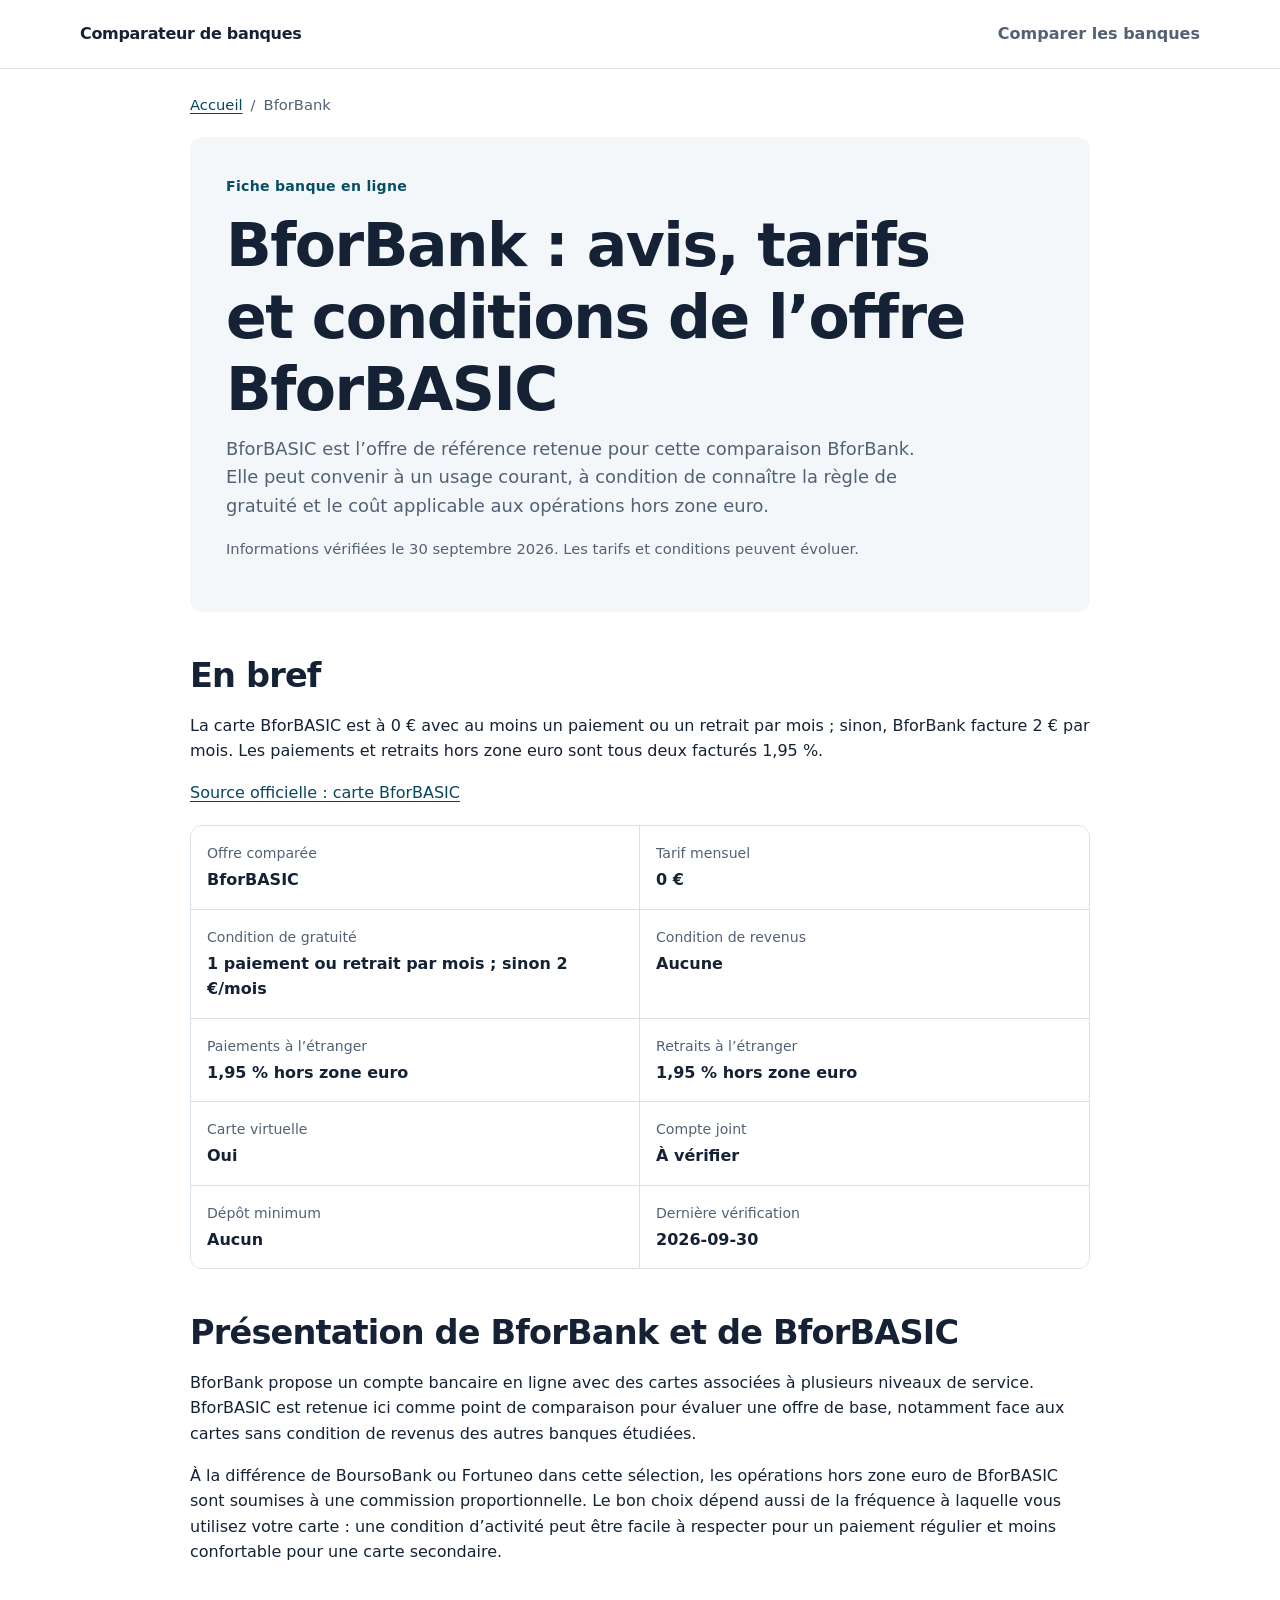
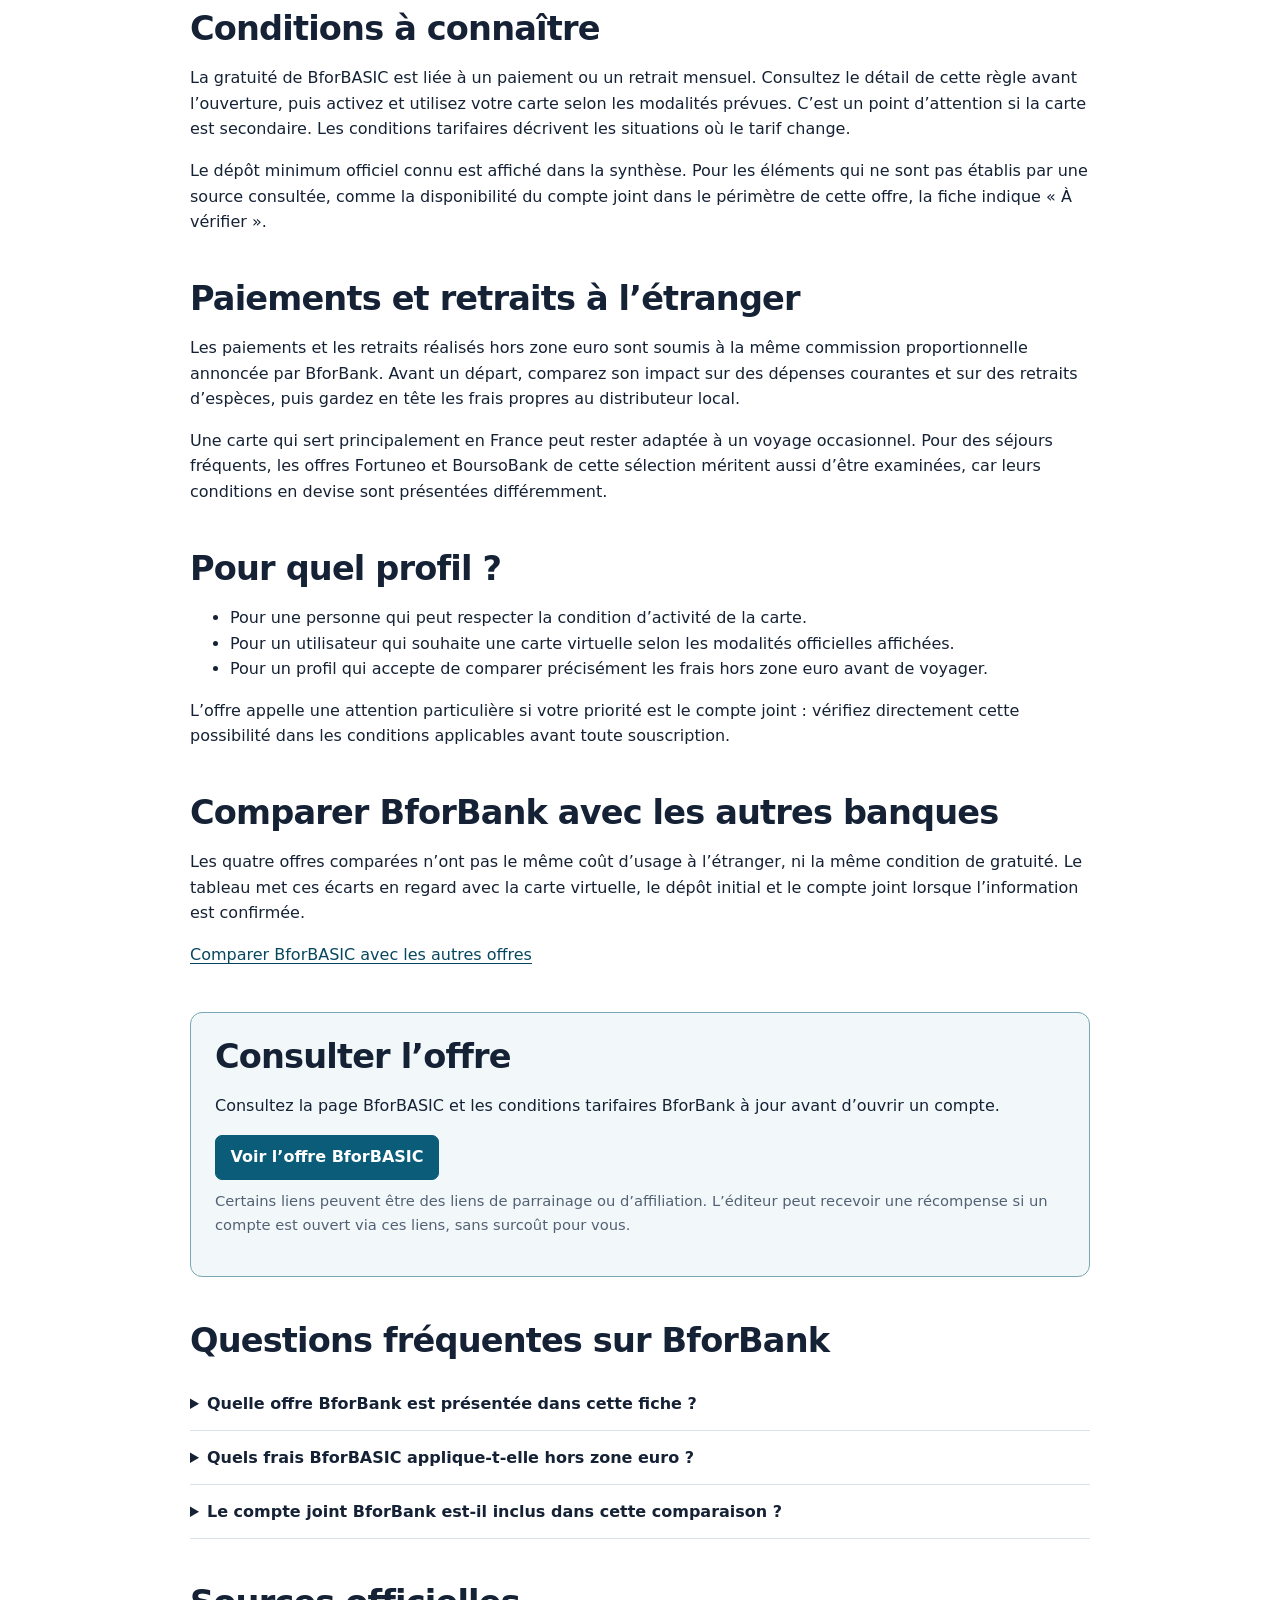
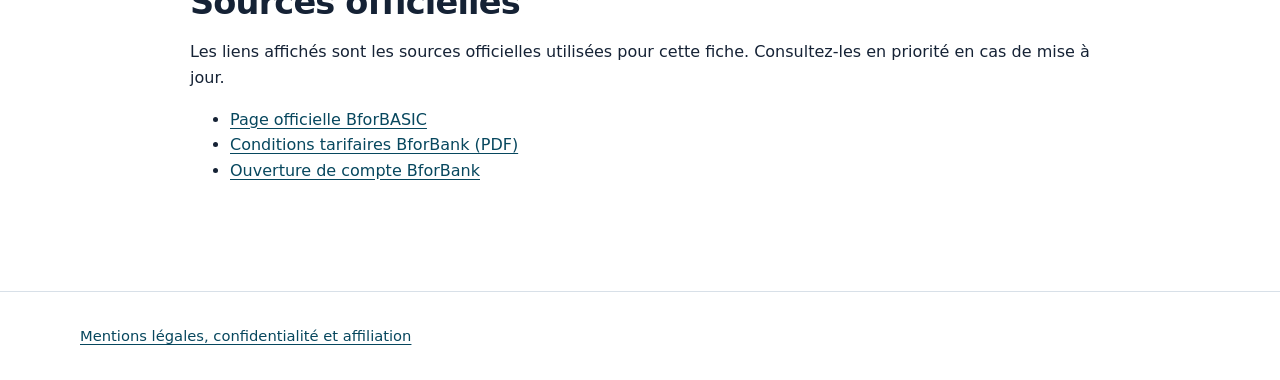
==== bforbank.html @ 64eda51f "Initial commit: static bank comparison site" ====
<!doctype html>
<html lang="fr">
<head>
  <meta charset="utf-8">
  <meta name="viewport" content="width=device-width, initial-scale=1">
  <title>BforBank : avis, tarifs et conditions de l’offre BforBASIC | Comparateur</title>
  <meta name="description" content="Notre fiche BforBank examine BforBASIC : conditions d’usage, frais hors zone euro, carte virtuelle, compte joint et sources officielles vérifiées.">
  <meta property="og:type" content="website"><meta property="og:locale" content="fr_FR">
  <meta property="og:title" content="BforBank : avis, tarifs et conditions de l’offre BforBASIC">
  <meta property="og:description" content="Une fiche factuelle sur l’offre BforBASIC de BforBank, avec ses sources officielles.">
  <meta property="og:url" content="https://artisanatfacture-lgtm.github.io/Banquom-tre/bforbank.html">
  <meta name="twitter:card" content="summary"><link rel="canonical" href="https://artisanatfacture-lgtm.github.io/Banquom-tre/bforbank.html"><link rel="icon" href="assets/favicon.svg" type="image/svg+xml"><link rel="stylesheet" href="css/style.css">
  <script type="application/ld+json">
  {"@context":"https://schema.org","@graph":[
    {"@type":"BreadcrumbList","itemListElement":[{"@type":"ListItem","position":1,"name":"Accueil","item":"https://artisanatfacture-lgtm.github.io/Banquom-tre/"},{"@type":"ListItem","position":2,"name":"BforBank","item":"https://artisanatfacture-lgtm.github.io/Banquom-tre/bforbank.html"}]},
    {"@type":"FAQPage","mainEntity":[
      {"@type":"Question","name":"Quelle offre BforBank est présentée dans cette fiche ?","acceptedAnswer":{"@type":"Answer","text":"Cette fiche examine BforBASIC. Les éléments de comparaison sont rattachés aux pages d’offre, d’ouverture de compte et aux conditions tarifaires de BforBank."}},
      {"@type":"Question","name":"Quels frais BforBASIC applique-t-elle hors zone euro ?","acceptedAnswer":{"@type":"Answer","text":"BforBASIC applique 1,95 % sur les paiements et les retraits hors zone euro, selon la grille tarifaire. Les frais éventuels du distributeur local peuvent s’ajouter."}},
      {"@type":"Question","name":"Le compte joint BforBank est-il inclus dans cette comparaison ?","acceptedAnswer":{"@type":"Answer","text":"Lorsque l’information n’est pas confirmée par une source officielle consultée, le comparateur l’affiche comme « À vérifier ». Il ne faut pas en déduire une disponibilité ou une absence de disponibilité."}}
    ]}
  ]}
  </script>
  <script src="js/banques.js" defer></script><script src="js/app.js" defer></script>
</head>
<body data-bank-slug="bforbank">
  <a class="skip-link" href="#contenu">Aller au contenu</a>
  <header class="site-header"><div class="container header-inner"><a class="brand" href="index.html">Comparateur de banques</a><nav aria-label="Navigation principale"><a href="comparatif.html">Comparer les banques</a></nav></div></header>
  <main id="contenu" class="container detail-page">
    <nav class="breadcrumb" aria-label="Fil d’Ariane"><ol><li><a href="index.html">Accueil</a></li><li aria-current="page">BforBank</li></ol></nav>
    <article>
      <header class="page-intro"><p class="eyebrow">Fiche banque en ligne</p><h1>BforBank : avis, tarifs et conditions de l’offre BforBASIC</h1><p class="lead">BforBASIC est l’offre de référence retenue pour cette comparaison BforBank. Elle peut convenir à un usage courant, à condition de connaître la règle de gratuité et le coût applicable aux opérations hors zone euro.</p><p class="verification">Informations vérifiées le <time data-bank-field="lastVerified">30 septembre 2026</time>. Les tarifs et conditions peuvent évoluer.</p></header>

      <section class="bank-summary" aria-labelledby="bref"><h2 id="bref">En bref</h2><p>La carte BforBASIC est à 0 € avec au moins un paiement ou un retrait par mois ; sinon, BforBank facture 2 € par mois. Les paiements et retraits hors zone euro sont tous deux facturés 1,95 %.</p><p><a href="https://www.bforbank.com/compte-bancaire/carte-bancaire-bforbasic" rel="noopener" target="_blank">Source officielle : carte BforBASIC</a></p><dl id="bank-facts" class="fact-grid" aria-live="polite"><div><dt>Offre comparée</dt><dd>Chargement des informations vérifiées…</dd></div><div><dt>Tarif et condition de gratuité</dt><dd>Chargement des informations vérifiées…</dd></div><div><dt>Condition de revenus</dt><dd>Chargement des informations vérifiées…</dd></div><div><dt>Paiements à l’étranger</dt><dd>Chargement des informations vérifiées…</dd></div><div><dt>Retraits à l’étranger</dt><dd>Chargement des informations vérifiées…</dd></div><div><dt>Carte virtuelle et compte joint</dt><dd>Chargement des informations vérifiées…</dd></div></dl></section>

      <section aria-labelledby="presentation"><h2 id="presentation">Présentation de BforBank et de BforBASIC</h2><p>BforBank propose un compte bancaire en ligne avec des cartes associées à plusieurs niveaux de service. BforBASIC est retenue ici comme point de comparaison pour évaluer une offre de base, notamment face aux cartes sans condition de revenus des autres banques étudiées.</p><p>À la différence de BoursoBank ou Fortuneo dans cette sélection, les opérations hors zone euro de BforBASIC sont soumises à une commission proportionnelle. Le bon choix dépend aussi de la fréquence à laquelle vous utilisez votre carte : une condition d’activité peut être facile à respecter pour un paiement régulier et moins confortable pour une carte secondaire.</p></section>

      <section aria-labelledby="conditions"><h2 id="conditions">Conditions à connaître</h2><p>La gratuité de BforBASIC est liée à un paiement ou un retrait mensuel. Consultez le détail de cette règle avant l’ouverture, puis activez et utilisez votre carte selon les modalités prévues. C’est un point d’attention si la carte est secondaire. Les conditions tarifaires décrivent les situations où le tarif change.</p><p>Le dépôt minimum officiel connu est affiché dans la synthèse. Pour les éléments qui ne sont pas établis par une source consultée, comme la disponibilité du compte joint dans le périmètre de cette offre, la fiche indique « À vérifier ».</p></section>

      <section aria-labelledby="etranger"><h2 id="etranger">Paiements et retraits à l’étranger</h2><p>Les paiements et les retraits réalisés hors zone euro sont soumis à la même commission proportionnelle annoncée par BforBank. Avant un départ, comparez son impact sur des dépenses courantes et sur des retraits d’espèces, puis gardez en tête les frais propres au distributeur local.</p><p>Une carte qui sert principalement en France peut rester adaptée à un voyage occasionnel. Pour des séjours fréquents, les offres Fortuneo et BoursoBank de cette sélection méritent aussi d’être examinées, car leurs conditions en devise sont présentées différemment.</p></section>

      <section aria-labelledby="profil"><h2 id="profil">Pour quel profil ?</h2><ul><li>Pour une personne qui peut respecter la condition d’activité de la carte.</li><li>Pour un utilisateur qui souhaite une carte virtuelle selon les modalités officielles affichées.</li><li>Pour un profil qui accepte de comparer précisément les frais hors zone euro avant de voyager.</li></ul><p>L’offre appelle une attention particulière si votre priorité est le compte joint : vérifiez directement cette possibilité dans les conditions applicables avant toute souscription.</p></section>

      <section aria-labelledby="comparaison"><h2 id="comparaison">Comparer BforBank avec les autres banques</h2><p>Les quatre offres comparées n’ont pas le même coût d’usage à l’étranger, ni la même condition de gratuité. Le tableau met ces écarts en regard avec la carte virtuelle, le dépôt initial et le compte joint lorsque l’information est confirmée.</p><p><a href="comparatif.html">Comparer BforBASIC avec les autres offres</a></p></section>

      <section class="offer-panel" aria-labelledby="offre"><h2 id="offre">Consulter l’offre</h2><p>Consultez la page BforBASIC et les conditions tarifaires BforBank à jour avant d’ouvrir un compte.</p><a id="bank-offer-link" class="button" href="https://www.bforbank.com/compte-bancaire/carte-bancaire-bforbasic" rel="noopener">Voir l’offre BforBASIC</a><p class="disclosure">Certains liens peuvent être des liens de parrainage ou d’affiliation. L’éditeur peut recevoir une récompense si un compte est ouvert via ces liens, sans surcoût pour vous.</p></section>

      <section aria-labelledby="faq"><h2 id="faq">Questions fréquentes sur BforBank</h2><details><summary>Quelle offre BforBank est présentée dans cette fiche ?</summary><p>Cette fiche examine BforBASIC. Les éléments de comparaison sont rattachés aux pages d’offre, d’ouverture de compte et aux conditions tarifaires de BforBank.</p></details><details><summary>Quels frais BforBASIC applique-t-elle hors zone euro ?</summary><p>BforBASIC applique 1,95 % sur les paiements et les retraits hors zone euro, selon la grille tarifaire. Les frais éventuels du distributeur local peuvent s’ajouter.</p></details><details><summary>Le compte joint BforBank est-il inclus dans cette comparaison ?</summary><p>Lorsque l’information n’est pas confirmée par une source officielle consultée, le comparateur l’affiche comme « À vérifier ». Il ne faut pas en déduire une disponibilité ou une absence de disponibilité.</p></details></section>

      <section aria-labelledby="sources"><h2 id="sources">Sources officielles</h2><p>Les liens affichés sont les sources officielles utilisées pour cette fiche. Consultez-les en priorité en cas de mise à jour.</p><ul id="bank-sources"><li>Chargement des sources officielles…</li></ul></section>
    </article>
  </main>
  <footer class="site-footer"><div class="container"><a href="mentions-legales.html">Mentions légales, confidentialité et affiliation</a></div></footer>
</body>
</html>
---- css/style.css ----
:root { --ink:#152235; --muted:#536174; --surface:#fff; --soft:#f4f7fa; --line:#d8e0e8; --accent:#0a5c78; --accent-dark:#07475e; --focus:#d14e00; --radius:12px; }
* { box-sizing:border-box; }
html { scroll-behavior:smooth; }
body { margin:0; background:var(--surface); color:var(--ink); font-family:system-ui,-apple-system,BlinkMacSystemFont,"Segoe UI",sans-serif; font-size:16px; line-height:1.6; }
a { color:var(--accent-dark); text-underline-offset:3px; }
a:hover { color:var(--ink); }
a:focus-visible, input:focus-visible { outline:3px solid var(--focus); outline-offset:3px; }
.container { width:min(1120px, calc(100% - 2rem)); margin-inline:auto; }
.narrow { max-width:760px; }
.site-header { border-bottom:1px solid var(--line); background:#fff; }
.header-inner { min-height:68px; display:flex; align-items:center; justify-content:space-between; gap:1rem; }
.brand { color:var(--ink); font-weight:750; text-decoration:none; letter-spacing:-.02em; }
.site-header nav, .site-footer nav { display:flex; flex-wrap:wrap; gap:1rem; }
.site-brand { color:var(--ink); font-weight:750; text-decoration:none; letter-spacing:-.02em; }
.site-header nav a { color:var(--muted); text-decoration:none; font-weight:600; }
.site-header nav a[aria-current="page"] { color:var(--ink); text-decoration:underline; }
.hero, .page-intro { padding:3.5rem 0 3rem; background:linear-gradient(135deg,#f2f8fa,#f8fafc 62%,#fff); }
h1,h2,h3,h4 { color:var(--ink); line-height:1.2; letter-spacing:-.025em; }
h1 { max-width:780px; margin:0; font-size:clamp(2.1rem,5vw,3.75rem); }
h2 { margin:0 0 1rem; font-size:clamp(1.55rem,3vw,2.1rem); }
h3 { margin:.25rem 0 .65rem; font-size:1.4rem; }
h4 { margin:1.25rem 0 .35rem; font-size:1rem; }
p { margin:.6rem 0 1rem; }
.lede { max-width:760px; color:var(--muted); font-size:1.16rem; }
.eyebrow, .card-badge { display:inline-block; margin:0 0 .75rem; color:#064d65; font-size:.88rem; font-weight:750; letter-spacing:.02em; }
.section { padding:3.5rem 0; }
.section-muted { background:var(--soft); }
.section-heading { display:flex; align-items:end; justify-content:space-between; gap:1.5rem; margin-bottom:1.5rem; }
.two-columns { display:grid; grid-template-columns:repeat(2,minmax(0,1fr)); gap:3rem; }
.bank-grid { display:grid; grid-template-columns:repeat(2,minmax(0,1fr)); gap:1.25rem; }
.bank-card { display:flex; min-width:0; flex-direction:column; padding:1.5rem; border:1px solid var(--line); border-radius:var(--radius); background:#fff; box-shadow:0 2px 8px rgb(21 34 53 / .04); }
.bank-card-featured { border-color:#79a7b6; box-shadow:0 5px 16px rgb(10 92 120 / .10); }
.offer-name { margin-top:0; color:var(--muted); }
.bank-facts { margin:1rem 0 0; }
.bank-facts div { display:grid; grid-template-columns:minmax(120px, .8fr) 1.2fr; gap:.75rem; padding:.55rem 0; border-top:1px solid var(--line); }
.bank-facts dt { color:var(--muted); }.bank-facts dd { margin:0; font-weight:600; }
.bank-card ul { padding-left:1.2rem; margin:.1rem 0 1rem; }.bank-card li { margin:.25rem 0; }.bank-card .bank-limits { margin-bottom:1rem; }
.card-actions { display:flex; flex-wrap:wrap; gap:.65rem; margin-top:auto; padding-top:.75rem; }
.button { display:inline-flex; align-items:center; justify-content:center; min-height:43px; padding:.55rem .9rem; border:1px solid var(--accent); border-radius:7px; background:var(--accent); color:#fff; font-weight:700; text-align:center; text-decoration:none; }
.button:hover { border-color:var(--accent-dark); background:var(--accent-dark); color:#fff; }.button-secondary { background:#fff; color:var(--accent-dark); }
.filters fieldset { display:flex; flex-wrap:wrap; gap:.75rem 1.25rem; margin:0; padding:1rem; border:1px solid var(--line); border-radius:var(--radius); }.filters legend { padding:0 .35rem; font-weight:700; }.filters label { display:flex; align-items:center; gap:.45rem; color:var(--ink); }.filters input { width:1.1rem; height:1.1rem; accent-color:var(--accent); }
.filter-status,.table-help { color:var(--muted); font-size:.94rem; }.table-help { margin-bottom:.6rem; }.table-scroll { overflow-x:auto; border:1px solid var(--line); border-radius:var(--radius); }.table-scroll:focus-visible { outline:3px solid var(--focus); outline-offset:3px; }.empty-state { margin:0; padding:1rem; }
table { width:100%; min-width:980px; border-collapse:collapse; font-size:.94rem; }th,td { padding:.85rem .9rem; border-bottom:1px solid var(--line); text-align:left; vertical-align:top; }thead th { background:#eaf2f5; font-weight:750; }tbody tr:last-child th,tbody tr:last-child td { border-bottom:0; }tbody th { white-space:nowrap; }
.breadcrumbs { display:flex; flex-wrap:wrap; gap:.55rem; margin-bottom:1rem; color:var(--muted); font-size:.94rem; }.breadcrumbs span[aria-current="page"] { color:var(--ink); }
.detail-page { max-width:900px; padding-top:1.5rem; padding-bottom:4rem; }.detail-page .page-intro { margin:0 0 2rem; padding:2.25rem; border-radius:var(--radius); background:var(--soft); }.detail-page article > section { margin:2.75rem 0; }.detail-page .lead { max-width:720px; color:var(--muted); font-size:1.12rem; }.verification { color:var(--muted); font-size:.92rem; }.breadcrumb { margin:0 0 1.25rem; color:var(--muted); font-size:.92rem; }.breadcrumb ol { display:flex; flex-wrap:wrap; gap:.5rem; padding:0; margin:0; list-style:none; }.breadcrumb li + li::before { content:"/"; margin-right:.5rem; }.fact-grid { display:grid; grid-template-columns:repeat(2,minmax(0,1fr)); gap:0; margin:1.25rem 0; border:1px solid var(--line); border-radius:var(--radius); overflow:hidden; }.fact-grid div { padding:1rem; border-bottom:1px solid var(--line); background:#fff; }.fact-grid div:nth-child(odd) { border-right:1px solid var(--line); }.fact-grid div:nth-last-child(-n + 2) { border-bottom:0; }.fact-grid dt { color:var(--muted); font-size:.88rem; }.fact-grid dd { margin:.15rem 0 0; font-weight:650; }.offer-panel { padding:1.5rem; border:1px solid #79a7b6; border-radius:var(--radius); background:#f2f8fa; }.offer-panel h2 { margin-top:0; }.disclosure { color:var(--muted); font-size:.92rem; }.detail-page details { padding:.85rem 0; border-bottom:1px solid var(--line); }.detail-page summary { cursor:pointer; font-weight:700; }.detail-page details p { margin: .75rem 0 0; }
.site-footer { padding:2rem 0; border-top:1px solid var(--line); color:var(--muted); font-size:.92rem; }.site-footer p { max-width:780px; }.site-footer nav a { color:var(--muted); }
.skip-link { position:absolute; z-index:10; top:0; left:0; padding:.55rem .8rem; transform:translateY(-120%); background:var(--ink); color:#fff; }.skip-link:focus { transform:translateY(0); }
.sr-only { position:absolute; width:1px; height:1px; padding:0; margin:-1px; overflow:hidden; clip:rect(0,0,0,0); white-space:nowrap; border:0; }
@media (max-width:720px) { .header-inner { min-height:62px; }.hero,.page-intro { padding:3.25rem 0 2.75rem; }.section { padding:2.75rem 0; }.bank-grid,.two-columns,.fact-grid { grid-template-columns:1fr; }.section-heading { align-items:start; flex-direction:column; gap:.25rem; }.bank-facts div { grid-template-columns:1fr; gap:.05rem; }.bank-facts dt { font-size:.9rem; }.card-actions .button { flex:1 1 100%; }.detail-page { padding-top:1rem; padding-bottom:2.75rem; }.detail-page .page-intro { padding:1.5rem; }.fact-grid div:nth-child(odd) { border-right:0; }.fact-grid div:nth-last-child(-n + 2) { border-bottom:1px solid var(--line); }.fact-grid div:last-child { border-bottom:0; } }
@media (prefers-reduced-motion:reduce) { html { scroll-behavior:auto; } }
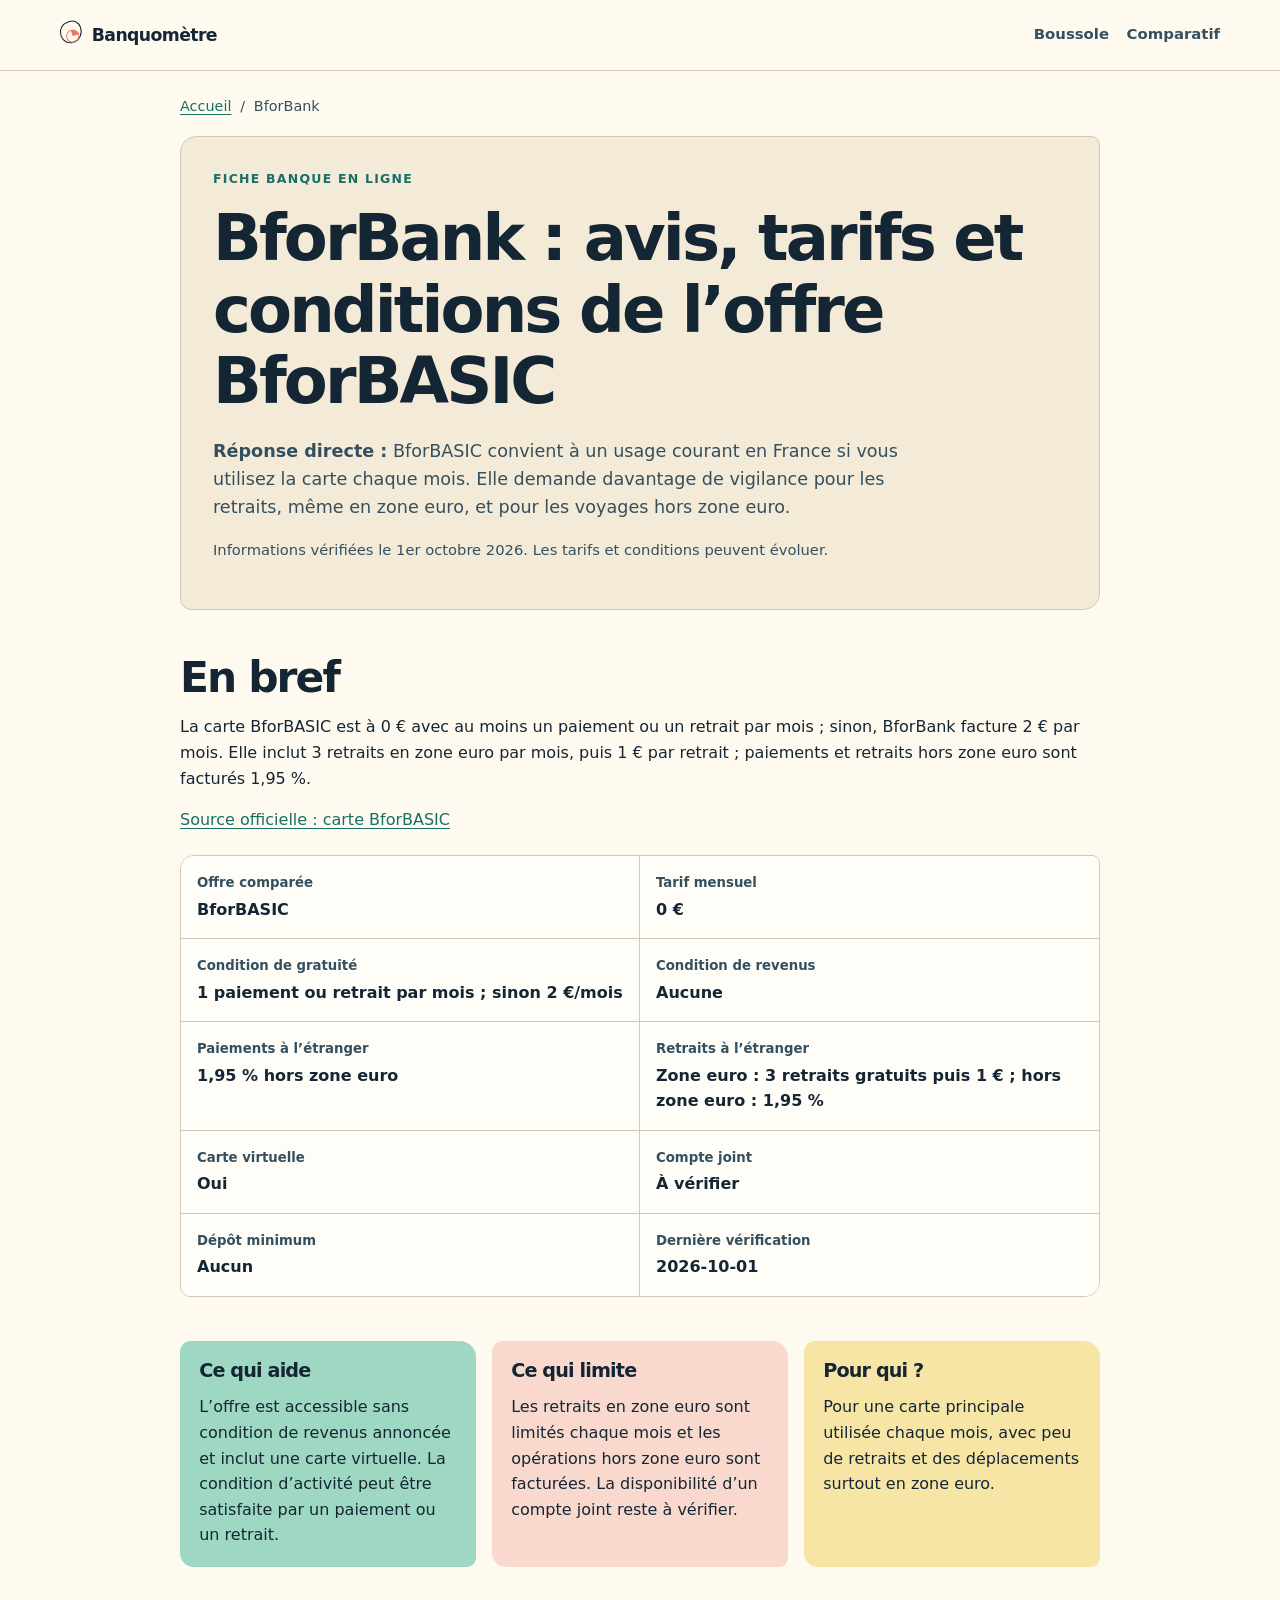
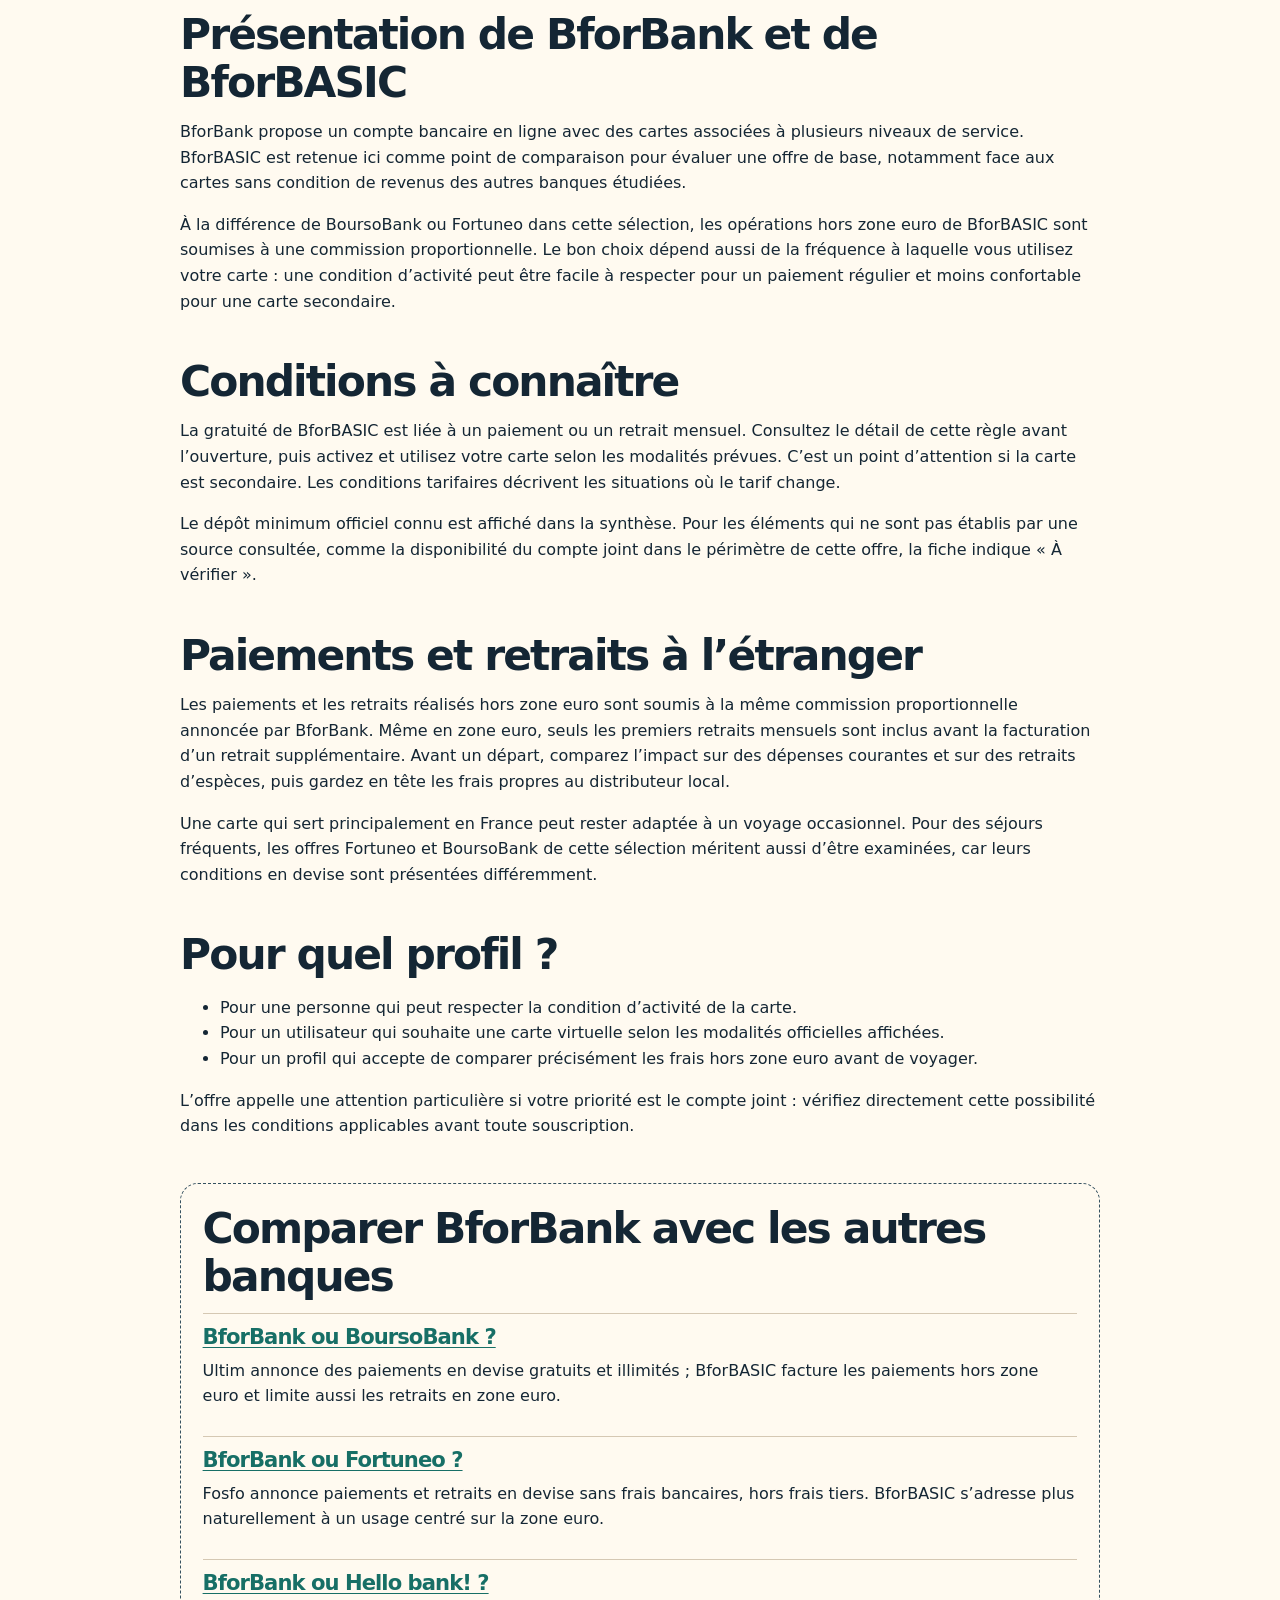
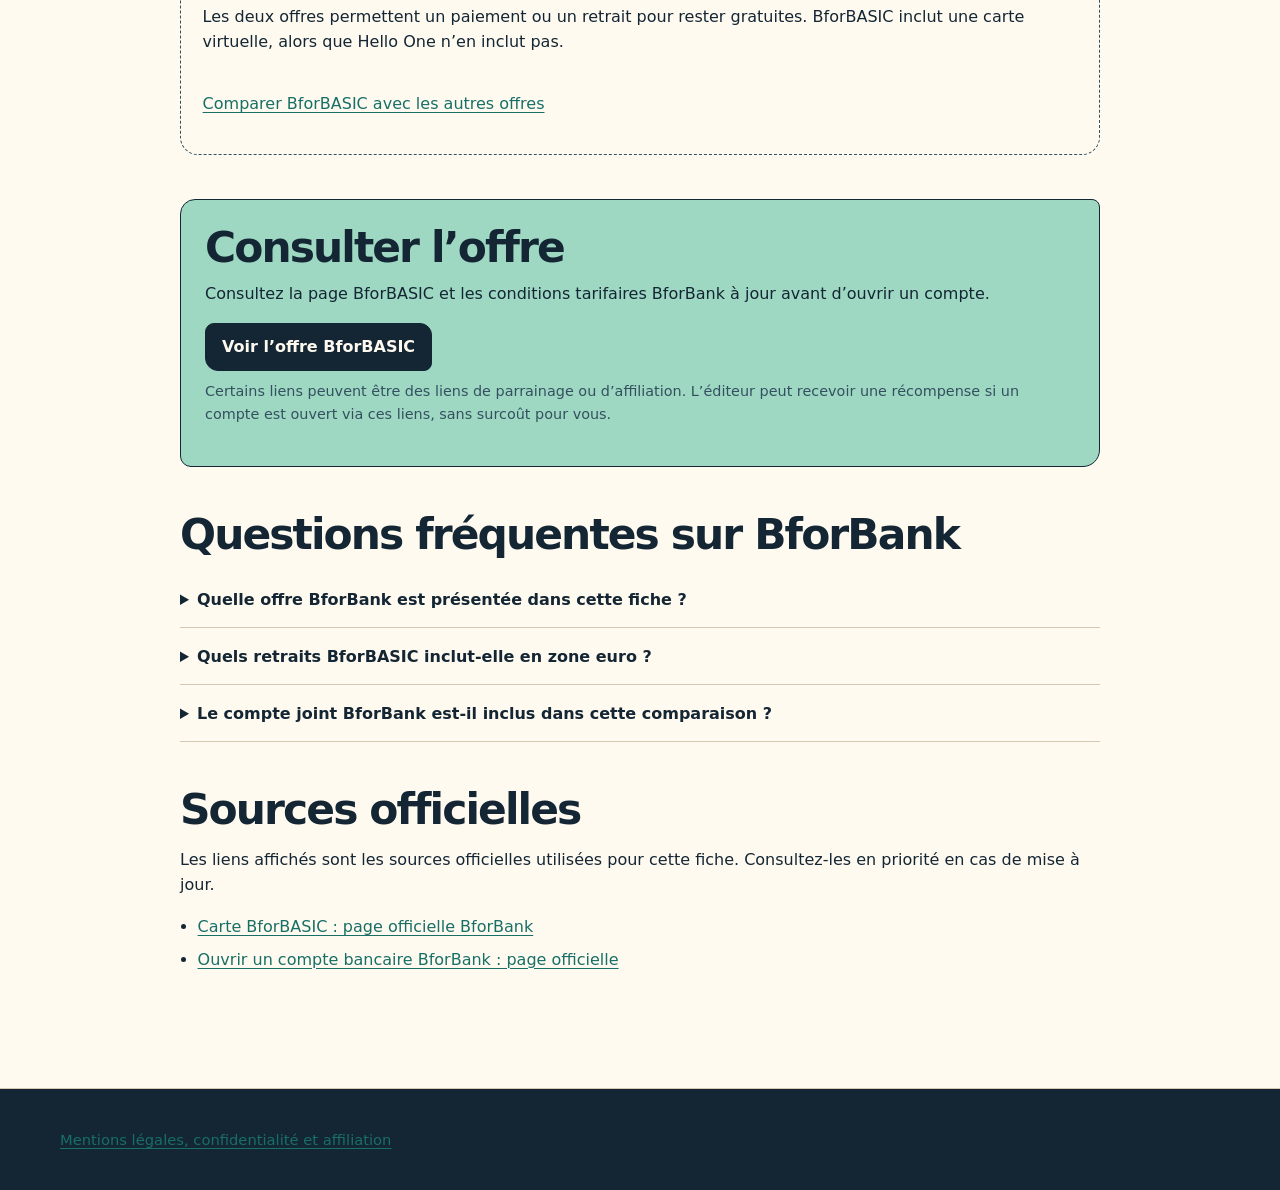
==== commit c89cf98d: "Refondre le parcours de comparaison et les contenus SEO" ====
--- a/bforbank.html
+++ b/bforbank.html
@@ -3,10 +3,10 @@
 <head>
   <meta charset="utf-8">
   <meta name="viewport" content="width=device-width, initial-scale=1">
-  <title>BforBank : avis, tarifs et conditions de l’offre BforBASIC | Comparateur</title>
+  <title>BforBank BforBASIC : avis, tarifs et conditions en 2026 | Banquomètre</title>
   <meta name="description" content="Notre fiche BforBank examine BforBASIC : conditions d’usage, frais hors zone euro, carte virtuelle, compte joint et sources officielles vérifiées.">
   <meta property="og:type" content="website"><meta property="og:locale" content="fr_FR">
-  <meta property="og:title" content="BforBank : avis, tarifs et conditions de l’offre BforBASIC">
+  <meta property="og:title" content="BforBank BforBASIC : avis, tarifs et conditions en 2026 | Banquomètre">
   <meta property="og:description" content="Une fiche factuelle sur l’offre BforBASIC de BforBank, avec ses sources officielles.">
   <meta property="og:url" content="https://artisanatfacture-lgtm.github.io/Banquom-tre/bforbank.html">
   <meta name="twitter:card" content="summary"><link rel="canonical" href="https://artisanatfacture-lgtm.github.io/Banquom-tre/bforbank.html"><link rel="icon" href="assets/favicon.svg" type="image/svg+xml"><link rel="stylesheet" href="css/style.css">
@@ -15,7 +15,7 @@
     {"@type":"BreadcrumbList","itemListElement":[{"@type":"ListItem","position":1,"name":"Accueil","item":"https://artisanatfacture-lgtm.github.io/Banquom-tre/"},{"@type":"ListItem","position":2,"name":"BforBank","item":"https://artisanatfacture-lgtm.github.io/Banquom-tre/bforbank.html"}]},
     {"@type":"FAQPage","mainEntity":[
       {"@type":"Question","name":"Quelle offre BforBank est présentée dans cette fiche ?","acceptedAnswer":{"@type":"Answer","text":"Cette fiche examine BforBASIC. Les éléments de comparaison sont rattachés aux pages d’offre, d’ouverture de compte et aux conditions tarifaires de BforBank."}},
-      {"@type":"Question","name":"Quels frais BforBASIC applique-t-elle hors zone euro ?","acceptedAnswer":{"@type":"Answer","text":"BforBASIC applique 1,95 % sur les paiements et les retraits hors zone euro, selon la grille tarifaire. Les frais éventuels du distributeur local peuvent s’ajouter."}},
+      {"@type":"Question","name":"Quels retraits BforBASIC inclut-elle en zone euro ?","acceptedAnswer":{"@type":"Answer","text":"BforBASIC inclut 3 retraits par mois en zone euro ; au-delà, BforBank facture 1 € par retrait. Les paiements et retraits hors zone euro sont facturés 1,95 % selon la page officielle de l’offre."}},
       {"@type":"Question","name":"Le compte joint BforBank est-il inclus dans cette comparaison ?","acceptedAnswer":{"@type":"Answer","text":"Lorsque l’information n’est pas confirmée par une source officielle consultée, le comparateur l’affiche comme « À vérifier ». Il ne faut pas en déduire une disponibilité ou une absence de disponibilité."}}
     ]}
   ]}
@@ -24,29 +24,31 @@
 </head>
 <body data-bank-slug="bforbank">
   <a class="skip-link" href="#contenu">Aller au contenu</a>
-  <header class="site-header"><div class="container header-inner"><a class="brand" href="index.html">Comparateur de banques</a><nav aria-label="Navigation principale"><a href="comparatif.html">Comparer les banques</a></nav></div></header>
+  <header class="site-header"><div class="container header-inner"><a class="brand" href="index.html" aria-label="Accueil Banquomètre"><span aria-hidden="true">◔</span> Banquomètre</a><nav aria-label="Navigation principale"><a href="index.html">Boussole</a><a href="comparatif.html">Comparatif</a></nav></div></header>
   <main id="contenu" class="container detail-page">
     <nav class="breadcrumb" aria-label="Fil d’Ariane"><ol><li><a href="index.html">Accueil</a></li><li aria-current="page">BforBank</li></ol></nav>
     <article>
-      <header class="page-intro"><p class="eyebrow">Fiche banque en ligne</p><h1>BforBank : avis, tarifs et conditions de l’offre BforBASIC</h1><p class="lead">BforBASIC est l’offre de référence retenue pour cette comparaison BforBank. Elle peut convenir à un usage courant, à condition de connaître la règle de gratuité et le coût applicable aux opérations hors zone euro.</p><p class="verification">Informations vérifiées le <time data-bank-field="lastVerified">30 septembre 2026</time>. Les tarifs et conditions peuvent évoluer.</p></header>
+      <header class="page-intro"><p class="eyebrow">Fiche banque en ligne</p><h1>BforBank : avis, tarifs et conditions de l’offre BforBASIC</h1><p class="lead"><strong>Réponse directe :</strong> BforBASIC convient à un usage courant en France si vous utilisez la carte chaque mois. Elle demande davantage de vigilance pour les retraits, même en zone euro, et pour les voyages hors zone euro.</p><p class="verification">Informations vérifiées le <time datetime="2026-10-01">1er octobre 2026</time>. Les tarifs et conditions peuvent évoluer.</p></header>
 
-      <section class="bank-summary" aria-labelledby="bref"><h2 id="bref">En bref</h2><p>La carte BforBASIC est à 0 € avec au moins un paiement ou un retrait par mois ; sinon, BforBank facture 2 € par mois. Les paiements et retraits hors zone euro sont tous deux facturés 1,95 %.</p><p><a href="https://www.bforbank.com/compte-bancaire/carte-bancaire-bforbasic" rel="noopener" target="_blank">Source officielle : carte BforBASIC</a></p><dl id="bank-facts" class="fact-grid" aria-live="polite"><div><dt>Offre comparée</dt><dd>Chargement des informations vérifiées…</dd></div><div><dt>Tarif et condition de gratuité</dt><dd>Chargement des informations vérifiées…</dd></div><div><dt>Condition de revenus</dt><dd>Chargement des informations vérifiées…</dd></div><div><dt>Paiements à l’étranger</dt><dd>Chargement des informations vérifiées…</dd></div><div><dt>Retraits à l’étranger</dt><dd>Chargement des informations vérifiées…</dd></div><div><dt>Carte virtuelle et compte joint</dt><dd>Chargement des informations vérifiées…</dd></div></dl></section>
+      <section class="bank-summary" aria-labelledby="bref"><h2 id="bref">En bref</h2><p>La carte BforBASIC est à 0 € avec au moins un paiement ou un retrait par mois ; sinon, BforBank facture 2 € par mois. Elle inclut 3 retraits en zone euro par mois, puis 1 € par retrait ; paiements et retraits hors zone euro sont facturés 1,95 %.</p><p><a href="https://www.bforbank.com/compte-bancaire/carte-bancaire-bforbasic" rel="noopener" target="_blank">Source officielle : carte BforBASIC</a></p><dl id="bank-facts" class="fact-grid"><div><dt>Offre comparée</dt><dd>BforBASIC</dd></div><div><dt>Tarif mensuel</dt><dd>0 €</dd></div><div><dt>Condition de gratuité</dt><dd>1 paiement ou retrait par mois ; sinon 2 €/mois</dd></div><div><dt>Condition de revenus</dt><dd>Aucune</dd></div><div><dt>Paiements à l’étranger</dt><dd>1,95 % hors zone euro</dd></div><div><dt>Retraits à l’étranger</dt><dd>Zone euro : 3 retraits gratuits puis 1 € ; hors zone euro : 1,95 %</dd></div><div><dt>Carte virtuelle</dt><dd>Oui</dd></div><div><dt>Compte joint</dt><dd>À vérifier</dd></div><div><dt>Dépôt minimum</dt><dd>Aucun</dd></div><div><dt>Dernière vérification</dt><dd>2026-10-01</dd></div></dl></section>
+
+      <section class="decision-grid" aria-label="Repères pour choisir BforBASIC"><article class="decision-card helps"><h2>Ce qui aide</h2><p>L’offre est accessible sans condition de revenus annoncée et inclut une carte virtuelle. La condition d’activité peut être satisfaite par un paiement ou un retrait.</p></article><article class="decision-card limits"><h2>Ce qui limite</h2><p>Les retraits en zone euro sont limités chaque mois et les opérations hors zone euro sont facturées. La disponibilité d’un compte joint reste à vérifier.</p></article><article class="decision-card profile"><h2>Pour qui ?</h2><p>Pour une carte principale utilisée chaque mois, avec peu de retraits et des déplacements surtout en zone euro.</p></article></section>
 
       <section aria-labelledby="presentation"><h2 id="presentation">Présentation de BforBank et de BforBASIC</h2><p>BforBank propose un compte bancaire en ligne avec des cartes associées à plusieurs niveaux de service. BforBASIC est retenue ici comme point de comparaison pour évaluer une offre de base, notamment face aux cartes sans condition de revenus des autres banques étudiées.</p><p>À la différence de BoursoBank ou Fortuneo dans cette sélection, les opérations hors zone euro de BforBASIC sont soumises à une commission proportionnelle. Le bon choix dépend aussi de la fréquence à laquelle vous utilisez votre carte : une condition d’activité peut être facile à respecter pour un paiement régulier et moins confortable pour une carte secondaire.</p></section>
 
       <section aria-labelledby="conditions"><h2 id="conditions">Conditions à connaître</h2><p>La gratuité de BforBASIC est liée à un paiement ou un retrait mensuel. Consultez le détail de cette règle avant l’ouverture, puis activez et utilisez votre carte selon les modalités prévues. C’est un point d’attention si la carte est secondaire. Les conditions tarifaires décrivent les situations où le tarif change.</p><p>Le dépôt minimum officiel connu est affiché dans la synthèse. Pour les éléments qui ne sont pas établis par une source consultée, comme la disponibilité du compte joint dans le périmètre de cette offre, la fiche indique « À vérifier ».</p></section>
 
-      <section aria-labelledby="etranger"><h2 id="etranger">Paiements et retraits à l’étranger</h2><p>Les paiements et les retraits réalisés hors zone euro sont soumis à la même commission proportionnelle annoncée par BforBank. Avant un départ, comparez son impact sur des dépenses courantes et sur des retraits d’espèces, puis gardez en tête les frais propres au distributeur local.</p><p>Une carte qui sert principalement en France peut rester adaptée à un voyage occasionnel. Pour des séjours fréquents, les offres Fortuneo et BoursoBank de cette sélection méritent aussi d’être examinées, car leurs conditions en devise sont présentées différemment.</p></section>
+      <section aria-labelledby="etranger"><h2 id="etranger">Paiements et retraits à l’étranger</h2><p>Les paiements et les retraits réalisés hors zone euro sont soumis à la même commission proportionnelle annoncée par BforBank. Même en zone euro, seuls les premiers retraits mensuels sont inclus avant la facturation d’un retrait supplémentaire. Avant un départ, comparez l’impact sur des dépenses courantes et sur des retraits d’espèces, puis gardez en tête les frais propres au distributeur local.</p><p>Une carte qui sert principalement en France peut rester adaptée à un voyage occasionnel. Pour des séjours fréquents, les offres Fortuneo et BoursoBank de cette sélection méritent aussi d’être examinées, car leurs conditions en devise sont présentées différemment.</p></section>
 
       <section aria-labelledby="profil"><h2 id="profil">Pour quel profil ?</h2><ul><li>Pour une personne qui peut respecter la condition d’activité de la carte.</li><li>Pour un utilisateur qui souhaite une carte virtuelle selon les modalités officielles affichées.</li><li>Pour un profil qui accepte de comparer précisément les frais hors zone euro avant de voyager.</li></ul><p>L’offre appelle une attention particulière si votre priorité est le compte joint : vérifiez directement cette possibilité dans les conditions applicables avant toute souscription.</p></section>
 
-      <section aria-labelledby="comparaison"><h2 id="comparaison">Comparer BforBank avec les autres banques</h2><p>Les quatre offres comparées n’ont pas le même coût d’usage à l’étranger, ni la même condition de gratuité. Le tableau met ces écarts en regard avec la carte virtuelle, le dépôt initial et le compte joint lorsque l’information est confirmée.</p><p><a href="comparatif.html">Comparer BforBASIC avec les autres offres</a></p></section>
+      <section class="comparison-mini" aria-labelledby="comparaison"><h2 id="comparaison">Comparer BforBank avec les autres banques</h2><div class="comparison-item"><h3><a href="boursobank.html">BforBank ou BoursoBank ?</a></h3><p>Ultim annonce des paiements en devise gratuits et illimités ; BforBASIC facture les paiements hors zone euro et limite aussi les retraits en zone euro.</p></div><div class="comparison-item"><h3><a href="fortuneo.html">BforBank ou Fortuneo ?</a></h3><p>Fosfo annonce paiements et retraits en devise sans frais bancaires, hors frais tiers. BforBASIC s’adresse plus naturellement à un usage centré sur la zone euro.</p></div><div class="comparison-item"><h3><a href="hello-bank.html">BforBank ou Hello bank! ?</a></h3><p>Les deux offres permettent un paiement ou un retrait pour rester gratuites. BforBASIC inclut une carte virtuelle, alors que Hello One n’en inclut pas.</p></div><p><a href="comparatif.html">Comparer BforBASIC avec les autres offres</a></p></section>
 
       <section class="offer-panel" aria-labelledby="offre"><h2 id="offre">Consulter l’offre</h2><p>Consultez la page BforBASIC et les conditions tarifaires BforBank à jour avant d’ouvrir un compte.</p><a id="bank-offer-link" class="button" href="https://www.bforbank.com/compte-bancaire/carte-bancaire-bforbasic" rel="noopener">Voir l’offre BforBASIC</a><p class="disclosure">Certains liens peuvent être des liens de parrainage ou d’affiliation. L’éditeur peut recevoir une récompense si un compte est ouvert via ces liens, sans surcoût pour vous.</p></section>
 
-      <section aria-labelledby="faq"><h2 id="faq">Questions fréquentes sur BforBank</h2><details><summary>Quelle offre BforBank est présentée dans cette fiche ?</summary><p>Cette fiche examine BforBASIC. Les éléments de comparaison sont rattachés aux pages d’offre, d’ouverture de compte et aux conditions tarifaires de BforBank.</p></details><details><summary>Quels frais BforBASIC applique-t-elle hors zone euro ?</summary><p>BforBASIC applique 1,95 % sur les paiements et les retraits hors zone euro, selon la grille tarifaire. Les frais éventuels du distributeur local peuvent s’ajouter.</p></details><details><summary>Le compte joint BforBank est-il inclus dans cette comparaison ?</summary><p>Lorsque l’information n’est pas confirmée par une source officielle consultée, le comparateur l’affiche comme « À vérifier ». Il ne faut pas en déduire une disponibilité ou une absence de disponibilité.</p></details></section>
+      <section aria-labelledby="faq"><h2 id="faq">Questions fréquentes sur BforBank</h2><details><summary>Quelle offre BforBank est présentée dans cette fiche ?</summary><p>Cette fiche examine BforBASIC. Les éléments de comparaison sont rattachés aux pages d’offre, d’ouverture de compte et aux conditions tarifaires de BforBank.</p></details><details><summary>Quels retraits BforBASIC inclut-elle en zone euro ?</summary><p>BforBASIC inclut 3 retraits par mois en zone euro ; au-delà, BforBank facture 1 € par retrait. Les paiements et retraits hors zone euro sont facturés 1,95 % selon la page officielle de l’offre.</p></details><details><summary>Le compte joint BforBank est-il inclus dans cette comparaison ?</summary><p>Lorsque l’information n’est pas confirmée par une source officielle consultée, la fiche l’affiche comme « À vérifier ». Il ne faut pas en déduire une disponibilité ou une absence de disponibilité.</p></details></section>
 
-      <section aria-labelledby="sources"><h2 id="sources">Sources officielles</h2><p>Les liens affichés sont les sources officielles utilisées pour cette fiche. Consultez-les en priorité en cas de mise à jour.</p><ul id="bank-sources"><li>Chargement des sources officielles…</li></ul></section>
+      <section aria-labelledby="sources"><h2 id="sources">Sources officielles</h2><p>Les liens affichés sont les sources officielles utilisées pour cette fiche. Consultez-les en priorité en cas de mise à jour.</p><ul class="source-list"><li><a href="https://www.bforbank.com/compte-bancaire/carte-bancaire-bforbasic" rel="noopener" target="_blank">Carte BforBASIC : page officielle BforBank</a></li><li><a href="https://www.bforbank.com/compte-bancaire/ouvrir-compte-bancaire-en-ligne" rel="noopener" target="_blank">Ouvrir un compte bancaire BforBank : page officielle</a></li></ul></section>
     </article>
   </main>
   <footer class="site-footer"><div class="container"><a href="mentions-legales.html">Mentions légales, confidentialité et affiliation</a></div></footer>
--- a/css/style.css
+++ b/css/style.css
@@ -1,50 +1,22 @@
-:root { --ink:#152235; --muted:#536174; --surface:#fff; --soft:#f4f7fa; --line:#d8e0e8; --accent:#0a5c78; --accent-dark:#07475e; --focus:#d14e00; --radius:12px; }
+:root { --ink:#142634; --ink-soft:#34505f; --paper:#fffaf0; --paper-deep:#f4ead8; --mint:#9ed8c3; --mint-deep:#176f66; --coral:#e97962; --coral-deep:#9f4032; --sun:#f2c84b; --line:#d5c8b3; --white:#fffdf8; --focus:#b9442b; --radius:18px; }
 * { box-sizing:border-box; }
+[hidden] { display:none !important; }
 html { scroll-behavior:smooth; }
-body { margin:0; background:var(--surface); color:var(--ink); font-family:system-ui,-apple-system,BlinkMacSystemFont,"Segoe UI",sans-serif; font-size:16px; line-height:1.6; }
-a { color:var(--accent-dark); text-underline-offset:3px; }
-a:hover { color:var(--ink); }
-a:focus-visible, input:focus-visible { outline:3px solid var(--focus); outline-offset:3px; }
-.container { width:min(1120px, calc(100% - 2rem)); margin-inline:auto; }
-.narrow { max-width:760px; }
-.site-header { border-bottom:1px solid var(--line); background:#fff; }
-.header-inner { min-height:68px; display:flex; align-items:center; justify-content:space-between; gap:1rem; }
-.brand { color:var(--ink); font-weight:750; text-decoration:none; letter-spacing:-.02em; }
-.site-header nav, .site-footer nav { display:flex; flex-wrap:wrap; gap:1rem; }
-.site-brand { color:var(--ink); font-weight:750; text-decoration:none; letter-spacing:-.02em; }
-.site-header nav a { color:var(--muted); text-decoration:none; font-weight:600; }
-.site-header nav a[aria-current="page"] { color:var(--ink); text-decoration:underline; }
-.hero, .page-intro { padding:3.5rem 0 3rem; background:linear-gradient(135deg,#f2f8fa,#f8fafc 62%,#fff); }
-h1,h2,h3,h4 { color:var(--ink); line-height:1.2; letter-spacing:-.025em; }
-h1 { max-width:780px; margin:0; font-size:clamp(2.1rem,5vw,3.75rem); }
-h2 { margin:0 0 1rem; font-size:clamp(1.55rem,3vw,2.1rem); }
-h3 { margin:.25rem 0 .65rem; font-size:1.4rem; }
-h4 { margin:1.25rem 0 .35rem; font-size:1rem; }
-p { margin:.6rem 0 1rem; }
-.lede { max-width:760px; color:var(--muted); font-size:1.16rem; }
-.eyebrow, .card-badge { display:inline-block; margin:0 0 .75rem; color:#064d65; font-size:.88rem; font-weight:750; letter-spacing:.02em; }
-.section { padding:3.5rem 0; }
-.section-muted { background:var(--soft); }
-.section-heading { display:flex; align-items:end; justify-content:space-between; gap:1.5rem; margin-bottom:1.5rem; }
-.two-columns { display:grid; grid-template-columns:repeat(2,minmax(0,1fr)); gap:3rem; }
-.bank-grid { display:grid; grid-template-columns:repeat(2,minmax(0,1fr)); gap:1.25rem; }
-.bank-card { display:flex; min-width:0; flex-direction:column; padding:1.5rem; border:1px solid var(--line); border-radius:var(--radius); background:#fff; box-shadow:0 2px 8px rgb(21 34 53 / .04); }
-.bank-card-featured { border-color:#79a7b6; box-shadow:0 5px 16px rgb(10 92 120 / .10); }
-.offer-name { margin-top:0; color:var(--muted); }
-.bank-facts { margin:1rem 0 0; }
-.bank-facts div { display:grid; grid-template-columns:minmax(120px, .8fr) 1.2fr; gap:.75rem; padding:.55rem 0; border-top:1px solid var(--line); }
-.bank-facts dt { color:var(--muted); }.bank-facts dd { margin:0; font-weight:600; }
-.bank-card ul { padding-left:1.2rem; margin:.1rem 0 1rem; }.bank-card li { margin:.25rem 0; }.bank-card .bank-limits { margin-bottom:1rem; }
-.card-actions { display:flex; flex-wrap:wrap; gap:.65rem; margin-top:auto; padding-top:.75rem; }
-.button { display:inline-flex; align-items:center; justify-content:center; min-height:43px; padding:.55rem .9rem; border:1px solid var(--accent); border-radius:7px; background:var(--accent); color:#fff; font-weight:700; text-align:center; text-decoration:none; }
-.button:hover { border-color:var(--accent-dark); background:var(--accent-dark); color:#fff; }.button-secondary { background:#fff; color:var(--accent-dark); }
-.filters fieldset { display:flex; flex-wrap:wrap; gap:.75rem 1.25rem; margin:0; padding:1rem; border:1px solid var(--line); border-radius:var(--radius); }.filters legend { padding:0 .35rem; font-weight:700; }.filters label { display:flex; align-items:center; gap:.45rem; color:var(--ink); }.filters input { width:1.1rem; height:1.1rem; accent-color:var(--accent); }
-.filter-status,.table-help { color:var(--muted); font-size:.94rem; }.table-help { margin-bottom:.6rem; }.table-scroll { overflow-x:auto; border:1px solid var(--line); border-radius:var(--radius); }.table-scroll:focus-visible { outline:3px solid var(--focus); outline-offset:3px; }.empty-state { margin:0; padding:1rem; }
-table { width:100%; min-width:980px; border-collapse:collapse; font-size:.94rem; }th,td { padding:.85rem .9rem; border-bottom:1px solid var(--line); text-align:left; vertical-align:top; }thead th { background:#eaf2f5; font-weight:750; }tbody tr:last-child th,tbody tr:last-child td { border-bottom:0; }tbody th { white-space:nowrap; }
-.breadcrumbs { display:flex; flex-wrap:wrap; gap:.55rem; margin-bottom:1rem; color:var(--muted); font-size:.94rem; }.breadcrumbs span[aria-current="page"] { color:var(--ink); }
-.detail-page { max-width:900px; padding-top:1.5rem; padding-bottom:4rem; }.detail-page .page-intro { margin:0 0 2rem; padding:2.25rem; border-radius:var(--radius); background:var(--soft); }.detail-page article > section { margin:2.75rem 0; }.detail-page .lead { max-width:720px; color:var(--muted); font-size:1.12rem; }.verification { color:var(--muted); font-size:.92rem; }.breadcrumb { margin:0 0 1.25rem; color:var(--muted); font-size:.92rem; }.breadcrumb ol { display:flex; flex-wrap:wrap; gap:.5rem; padding:0; margin:0; list-style:none; }.breadcrumb li + li::before { content:"/"; margin-right:.5rem; }.fact-grid { display:grid; grid-template-columns:repeat(2,minmax(0,1fr)); gap:0; margin:1.25rem 0; border:1px solid var(--line); border-radius:var(--radius); overflow:hidden; }.fact-grid div { padding:1rem; border-bottom:1px solid var(--line); background:#fff; }.fact-grid div:nth-child(odd) { border-right:1px solid var(--line); }.fact-grid div:nth-last-child(-n + 2) { border-bottom:0; }.fact-grid dt { color:var(--muted); font-size:.88rem; }.fact-grid dd { margin:.15rem 0 0; font-weight:650; }.offer-panel { padding:1.5rem; border:1px solid #79a7b6; border-radius:var(--radius); background:#f2f8fa; }.offer-panel h2 { margin-top:0; }.disclosure { color:var(--muted); font-size:.92rem; }.detail-page details { padding:.85rem 0; border-bottom:1px solid var(--line); }.detail-page summary { cursor:pointer; font-weight:700; }.detail-page details p { margin: .75rem 0 0; }
-.site-footer { padding:2rem 0; border-top:1px solid var(--line); color:var(--muted); font-size:.92rem; }.site-footer p { max-width:780px; }.site-footer nav a { color:var(--muted); }
-.skip-link { position:absolute; z-index:10; top:0; left:0; padding:.55rem .8rem; transform:translateY(-120%); background:var(--ink); color:#fff; }.skip-link:focus { transform:translateY(0); }
+body { margin:0; background:var(--paper); color:var(--ink); font-family:system-ui,-apple-system,BlinkMacSystemFont,"Segoe UI",sans-serif; font-size:16px; line-height:1.6; }
+a { color:var(--mint-deep); text-decoration-thickness:1px; text-underline-offset:3px; } a:hover { color:var(--ink); }
+a:focus-visible,button:focus-visible,input:focus-visible { outline:3px solid var(--focus); outline-offset:3px; } button { font:inherit; }
+.container { width:min(1160px,calc(100% - 2rem)); margin-inline:auto; }.narrow { max-width:760px; }
+.skip-link { position:absolute; z-index:20; top:0; left:1rem; padding:.6rem .9rem; transform:translateY(-150%); background:var(--ink); color:#fff; }.skip-link:focus { transform:translateY(0); }
+.site-header { position:relative; border-bottom:1px solid var(--line); background:rgb(255 250 240 / .92); }.header-inner { display:flex; align-items:center; justify-content:space-between; min-height:70px; gap:1rem; }.brand,.site-brand { color:var(--ink); font-size:1.08rem; font-weight:800; letter-spacing:-.035em; text-decoration:none; }.brand span { display:inline-grid; width:1.4rem; height:1.4rem; place-items:center; margin-right:.25rem; border:1px solid var(--ink); border-radius:50% 42% 55% 47%; color:var(--coral); transform:rotate(-18deg); }.site-header nav,.site-footer nav { display:flex; flex-wrap:wrap; gap:1.1rem; }.site-header nav a { color:var(--ink-soft); font-size:.93rem; font-weight:750; text-decoration:none; }.site-header nav a[aria-current="page"] { color:var(--ink); text-decoration:underline; text-decoration-color:var(--coral); text-decoration-thickness:3px; }
+h1,h2,h3,h4 { margin-top:0; color:var(--ink); line-height:1.12; letter-spacing:-.045em; } h1 { max-width:820px; margin-bottom:1.2rem; font-size:clamp(2.5rem,6vw,5.3rem); } h2 { margin-bottom:.8rem; font-size:clamp(1.7rem,3.6vw,2.65rem); } h3 { margin-bottom:.55rem; font-size:1.32rem; } h4 { font-size:1rem; } p { margin:.55rem 0 1rem; }.lede { max-width:710px; color:var(--ink-soft); font-size:clamp(1.08rem,2vw,1.25rem); }.section { padding:5.5rem 0; }
+.hero { position:relative; overflow:hidden; padding:4.25rem 0 3.5rem; background:var(--paper); }.hero::before { position:absolute; top:-18rem; right:-11rem; width:38rem; height:38rem; border:1px solid var(--mint-deep); border-radius:44% 56% 49% 51%; content:""; opacity:.25; transform:rotate(20deg); }.hero::after { position:absolute; right:19%; bottom:2rem; width:6rem; height:6rem; border:12px solid var(--sun); border-radius:54% 46% 41% 59%; content:""; opacity:.55; }.hero-layout { position:relative; z-index:1; display:grid; grid-template-columns:minmax(0,1fr) 270px; align-items:end; gap:3rem; }.eyebrow,.section-kicker { display:flex; align-items:center; gap:.6rem; margin:0 0 .9rem; color:var(--mint-deep); font-size:.78rem; font-weight:850; letter-spacing:.1em; text-transform:uppercase; }.eyebrow span,.section-kicker span { display:inline-grid; width:2.15rem; height:2.15rem; place-items:center; border-radius:51% 49% 45% 55%; background:var(--sun); color:var(--ink); font-size:.75rem; letter-spacing:0; transform:rotate(-7deg); }.section-kicker p { margin:0; }.hero-actions { display:flex; flex-wrap:wrap; align-items:center; gap:1.1rem; margin-top:1.7rem; }.button { display:inline-flex; align-items:center; justify-content:center; min-height:45px; padding:.65rem 1rem; border:1px solid var(--ink); border-radius:9px 12px 8px 13px; background:var(--ink); color:var(--paper); font-weight:800; text-align:center; text-decoration:none; cursor:pointer; }.button:hover { border-color:var(--mint-deep); background:var(--mint-deep); color:#fff; }.button-secondary { background:transparent; color:var(--ink); }.button-secondary:hover { color:#fff; }.small-button { min-height:36px; padding:.4rem .65rem; font-size:.86rem; }.text-link { display:inline-flex; align-items:center; gap:.25rem; color:var(--ink); font-weight:750; }.text-link::after { color:var(--coral); content:"→"; transition:transform .18s ease; }.text-link:hover::after { transform:translateX(3px); }.compass-note { position:relative; align-self:center; padding:1.4rem 1.25rem 1.15rem; border:1px solid var(--ink); border-radius:48% 52% 44% 56%; background:var(--mint); box-shadow:8px 8px 0 var(--coral); transform:rotate(2deg); }.compass-note p { position:relative; z-index:1; margin:0; font-size:.94rem; line-height:1.45; }.compass-mark { position:absolute; top:-1.4rem; right:.9rem; color:var(--ink); font-size:4rem; line-height:1; transform:rotate(-12deg); }
+.decision-section { border-top:1px solid var(--line); background:var(--white); }.section-intro { max-width:760px; color:var(--ink-soft); }.priority-layout { display:grid; grid-template-columns:minmax(280px,.78fr) minmax(0,1.22fr); gap:1.2rem; margin-top:2rem; }.priority-list { display:grid; align-content:start; gap:.6rem; }.priority-button { display:flex; align-items:center; gap:.65rem; width:100%; padding:.8rem .9rem; border:1px solid var(--line); border-radius:8px 14px 10px 12px; background:var(--paper); color:var(--ink); font-weight:750; text-align:left; cursor:pointer; }.priority-button span { display:inline-grid; flex:0 0 1.8rem; width:1.8rem; height:1.8rem; place-items:center; border-radius:50% 48% 55% 46%; background:var(--sun); color:var(--ink); }.priority-button:hover,.priority-button[aria-pressed="true"] { border-color:var(--ink); background:var(--mint); }.priority-button[aria-pressed="true"] { box-shadow:4px 4px 0 var(--coral); }.decision-answer { min-height:280px; padding:1.75rem; border:1px solid var(--ink); border-radius:var(--radius) 8px var(--radius) 8px; background:var(--paper); }.decision-answer h3 { max-width:620px; font-size:clamp(1.35rem,2.7vw,2rem); }.decision-answer ul { display:grid; grid-template-columns:repeat(2,minmax(0,1fr)); gap:.65rem 1.3rem; padding-left:1.1rem; }.decision-answer li { padding-left:.15rem; }.answer-label { margin:0 0 .5rem; color:var(--coral-deep); font-size:.8rem; font-weight:850; letter-spacing:.08em; text-transform:uppercase; }.answer-limit { padding:.75rem .85rem; border-left:4px solid var(--coral); background:var(--paper-deep); }.answer-links { display:flex; flex-wrap:wrap; gap:1rem; } html:not(.js) .priority-list { display:none; }
+.offer-ledger { position:relative; background:var(--paper-deep); }.section-heading { display:flex; align-items:end; justify-content:space-between; gap:1.5rem; margin-bottom:1.8rem; }.static-offer-grid { display:grid; grid-template-columns:repeat(4,minmax(0,1fr)); gap:1rem; }.static-offer { display:flex; min-width:0; flex-direction:column; padding:1.25rem; border:1px solid var(--ink); border-radius:11px 17px 9px 15px; background:var(--white); }.featured-static { transform:translateY(-.45rem); box-shadow:6px 7px 0 var(--mint-deep); }.offer-number { width:max-content; margin:0 0 1.2rem; padding:.2rem .5rem; border-radius:5px 8px 6px 8px; background:var(--sun); color:var(--ink); font-size:.78rem; font-weight:850; }.static-offer h3 span { display:block; margin-top:.25rem; color:var(--mint-deep); font-size:.9rem; font-weight:700; letter-spacing:0; }.static-offer p { font-size:.94rem; }.static-offer p strong { font-size:1.35rem; }.offer-note { color:var(--ink-soft); }.offer-actions { display:flex; flex-wrap:wrap; align-items:center; gap:.8rem; margin-top:auto; padding-top:.7rem; }.offer-actions a { margin-top:0; font-weight:800; }
+.source-section { border-top:1px solid var(--line); }.two-columns { display:grid; grid-template-columns:repeat(2,minmax(0,1fr)); gap:4rem; }.source-list { padding-left:1.1rem; }.source-list li { margin:.45rem 0; }.site-footer { padding:2.4rem 0; border-top:1px solid var(--line); background:var(--ink); color:var(--paper); font-size:.92rem; }.site-footer p { max-width:760px; }.site-footer nav a { color:var(--paper); }
+.page-intro { padding:4.25rem 0 3rem; background:var(--paper-deep); }.breadcrumbs,.breadcrumb { display:flex; flex-wrap:wrap; gap:.55rem; margin:0 0 1.1rem; color:var(--ink-soft); font-size:.9rem; }.breadcrumb ol { display:flex; flex-wrap:wrap; gap:.55rem; padding:0; margin:0; list-style:none; }.breadcrumb li + li::before { margin-right:.55rem; content:"/"; }.comparison-section { background:var(--white); }.filters fieldset { display:flex; flex-wrap:wrap; gap:.7rem; margin:0; padding:1.15rem; border:1px solid var(--line); border-radius:13px 9px 15px 10px; background:var(--paper); }.filters legend { padding:0 .4rem; font-weight:850; }.filters label { display:flex; align-items:center; gap:.45rem; padding:.35rem .55rem; border-radius:7px; color:var(--ink); font-weight:650; }.filters label:has(input:checked) { background:var(--mint); }.filters input { width:1.05rem; height:1.05rem; accent-color:var(--mint-deep); }.filter-status { margin:1rem 0 .45rem; color:var(--mint-deep); font-size:.92rem; font-weight:750; }.filter-explanation { max-width:850px; margin:.75rem 0 1.4rem; padding:.85rem 1rem; border-left:4px solid var(--sun); background:var(--paper-deep); }.comparison-table-wrap { overflow:hidden; border:1px solid var(--ink); border-radius:14px 8px 15px 10px; background:var(--white); }table { width:100%; border-collapse:collapse; }caption { padding:.75rem 1rem; background:var(--mint); color:var(--ink); font-weight:850; text-align:left; }th,td { padding:1rem; border-bottom:1px solid var(--line); text-align:left; vertical-align:top; }thead th { background:var(--ink); color:var(--paper); font-size:.86rem; }tbody tr:nth-child(even) { background:#fff8ea; }tbody tr:last-child th,tbody tr:last-child td { border-bottom:0; }tbody th { min-width:135px; font-size:1rem; }tbody th span { display:block; margin-top:.15rem; color:var(--mint-deep); font-size:.85rem; font-weight:700; }td { color:var(--ink-soft); font-size:.93rem; }td strong { color:var(--ink); }
+.detail-page { max-width:920px; padding-top:1.5rem; padding-bottom:4.5rem; }.detail-page .page-intro { margin:0 0 2rem; padding:2rem; border:1px solid var(--line); border-radius:16px 9px 17px 11px; background:var(--paper-deep); }.detail-page .page-intro h1 { font-size:clamp(2.15rem,5vw,4rem); }.detail-page article > section { margin:2.75rem 0; }.lead { max-width:720px; color:var(--ink-soft); font-size:1.1rem; }.verification { color:var(--ink-soft); font-size:.92rem; }.fact-grid { display:grid; grid-template-columns:repeat(2,minmax(0,1fr)); margin:1.4rem 0; border:1px solid var(--line); border-radius:14px 8px 15px 10px; overflow:hidden; }.fact-grid div { padding:1rem; border-right:1px solid var(--line); border-bottom:1px solid var(--line); background:var(--white); }.fact-grid div:nth-child(even) { border-right:0; }.fact-grid div:nth-last-child(-n + 2) { border-bottom:0; }.fact-grid dt { color:var(--ink-soft); font-size:.83rem; font-weight:700; }.fact-grid dd { margin:.2rem 0 0; font-weight:700; }.decision-grid { display:grid; grid-template-columns:repeat(3,minmax(0,1fr)); gap:1rem; }.decision-card { padding:1.2rem; border-radius:11px 16px 9px 14px; }.decision-card h2 { font-size:1.2rem; }.decision-card p { margin-bottom:0; }.decision-card.helps { background:var(--mint); }.decision-card.limits { background:#f9d9cd; }.decision-card.profile { background:#f7e5a6; }.comparison-mini { padding:1.35rem; border:1px dashed var(--ink-soft); border-radius:var(--radius); }.comparison-item { padding:.7rem 0; border-top:1px solid var(--line); }.offer-panel { padding:1.5rem; border:1px solid var(--ink); border-radius:15px 8px 17px 11px; background:var(--mint); }.offer-panel h2 { margin-bottom:.6rem; }.disclosure { color:var(--ink-soft); font-size:.9rem; }.detail-page details { padding:.95rem 0; border-bottom:1px solid var(--line); }.detail-page summary { cursor:pointer; font-weight:800; }.detail-page details p { margin:.75rem 0 0; }
 .sr-only { position:absolute; width:1px; height:1px; padding:0; margin:-1px; overflow:hidden; clip:rect(0,0,0,0); white-space:nowrap; border:0; }
-@media (max-width:720px) { .header-inner { min-height:62px; }.hero,.page-intro { padding:3.25rem 0 2.75rem; }.section { padding:2.75rem 0; }.bank-grid,.two-columns,.fact-grid { grid-template-columns:1fr; }.section-heading { align-items:start; flex-direction:column; gap:.25rem; }.bank-facts div { grid-template-columns:1fr; gap:.05rem; }.bank-facts dt { font-size:.9rem; }.card-actions .button { flex:1 1 100%; }.detail-page { padding-top:1rem; padding-bottom:2.75rem; }.detail-page .page-intro { padding:1.5rem; }.fact-grid div:nth-child(odd) { border-right:0; }.fact-grid div:nth-last-child(-n + 2) { border-bottom:1px solid var(--line); }.fact-grid div:last-child { border-bottom:0; } }
-@media (prefers-reduced-motion:reduce) { html { scroll-behavior:auto; } }
+@media (max-width:880px) { .static-offer-grid { grid-template-columns:repeat(2,minmax(0,1fr)); }.decision-grid { grid-template-columns:1fr; }.two-columns { gap:2.5rem; } }
+@media (max-width:720px) { .container { width:min(1160px,calc(100% - 1.25rem)); }.header-inner { min-height:62px; }.site-header nav,.site-footer nav { gap:.8rem; }.hero { padding:2.8rem 0 2.5rem; }.hero::before { top:-13rem; right:-18rem; }.hero::after { right:7%; bottom:.8rem; width:4rem; height:4rem; border-width:8px; }.hero-layout,.priority-layout,.two-columns { grid-template-columns:1fr; gap:1.5rem; }.compass-note { display:none; }.section { padding:3.75rem 0; }.section-heading { align-items:start; flex-direction:column; gap:.4rem; }.static-offer-grid { grid-template-columns:1fr; }.featured-static { transform:none; }.decision-answer { min-height:auto; padding:1.25rem; }.decision-answer ul { grid-template-columns:1fr; }.priority-button { padding:.75rem; }.page-intro { padding:3.1rem 0 2.3rem; }.filters fieldset { display:grid; grid-template-columns:1fr; gap:.3rem; }.comparison-table-wrap { overflow:visible; border:0; border-radius:0; background:transparent; }table,tbody,tr,th,td { display:block; width:100%; }caption { position:absolute; width:1px; height:1px; padding:0; margin:-1px; overflow:hidden; clip:rect(0,0,0,0); white-space:nowrap; border:0; }thead { display:none; }tbody { display:grid; gap:.85rem; }tbody tr { overflow:hidden; border:1px solid var(--ink); border-radius:13px 8px 15px 10px; background:var(--white); }tbody tr:nth-child(even) { background:var(--white); }tbody th,tbody td { min-width:0; padding:.75rem .9rem; border:0; border-bottom:1px solid var(--line); }tbody th { background:var(--mint); }tbody td { display:grid; grid-template-columns:minmax(105px,.8fr) 1.2fr; gap:.7rem; }tbody td::before { color:var(--ink); font-size:.78rem; font-weight:850; content:attr(data-label); }tbody tr td:last-child { border-bottom:0; }.detail-page { padding-top:1rem; padding-bottom:3rem; }.detail-page .page-intro { padding:1.35rem; }.fact-grid { grid-template-columns:1fr; }.fact-grid div,.fact-grid div:nth-child(even) { border-right:0; }.fact-grid div:nth-last-child(-n + 2) { border-bottom:1px solid var(--line); }.fact-grid div:last-child { border-bottom:0; } }
+@media (max-width:360px) { .header-inner { flex-wrap:wrap; padding-block:.65rem; }.header-inner .brand { flex:1 0 100%; }.site-header nav { gap:.9rem; } }
+@media (prefers-reduced-motion:reduce) { html { scroll-behavior:auto; }.text-link::after { transition:none; } }
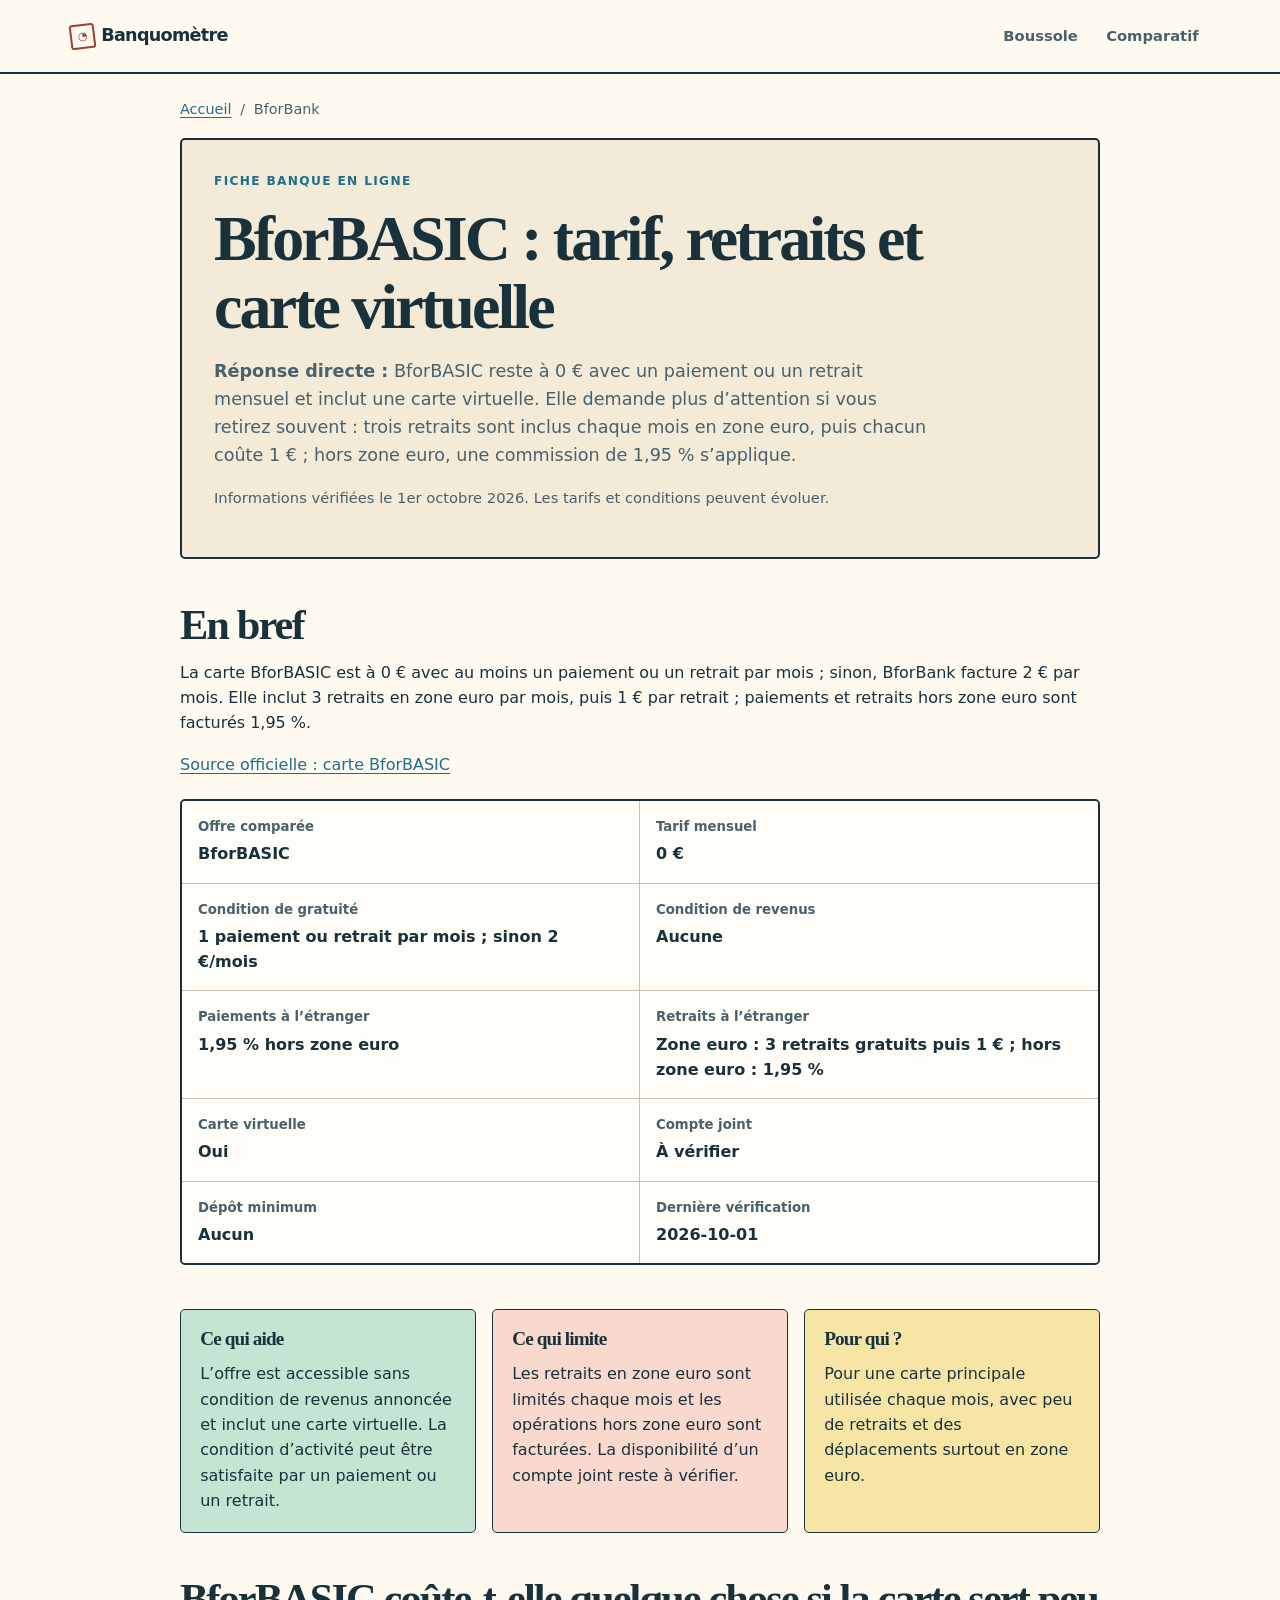
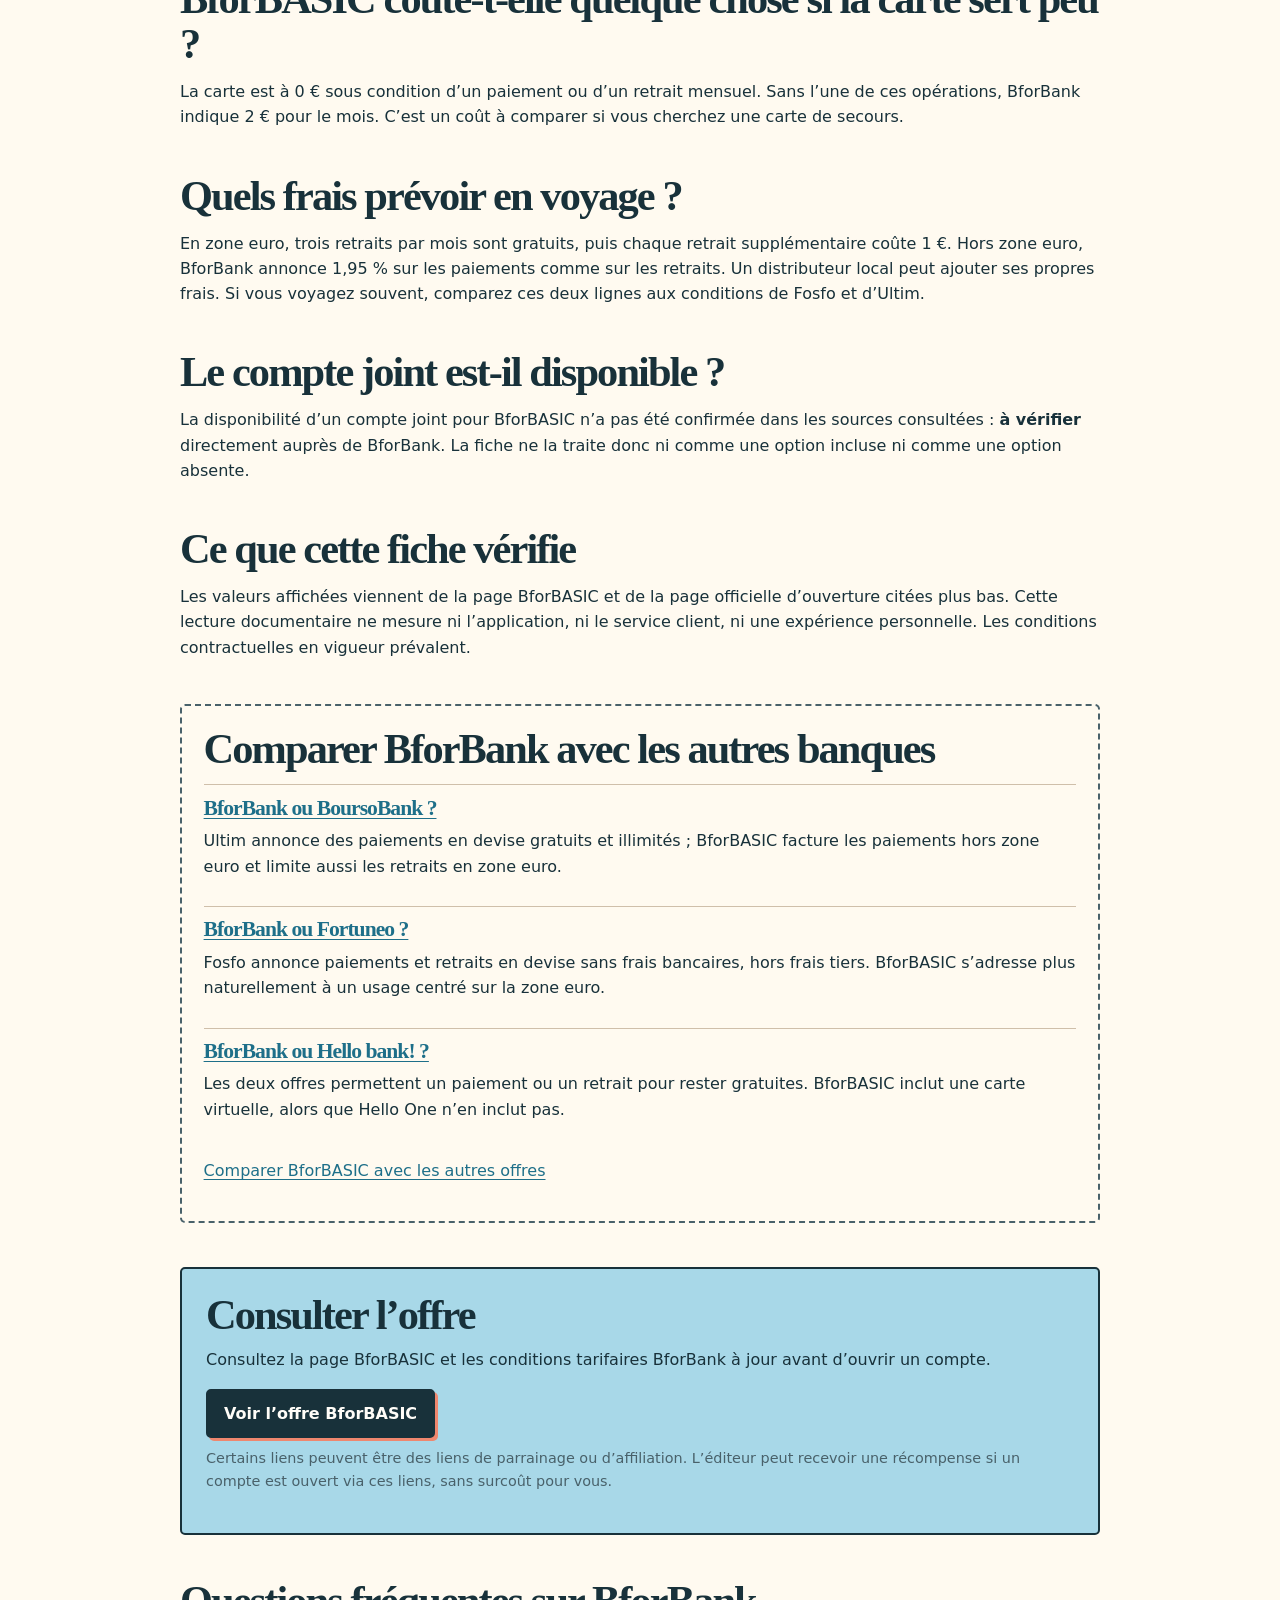
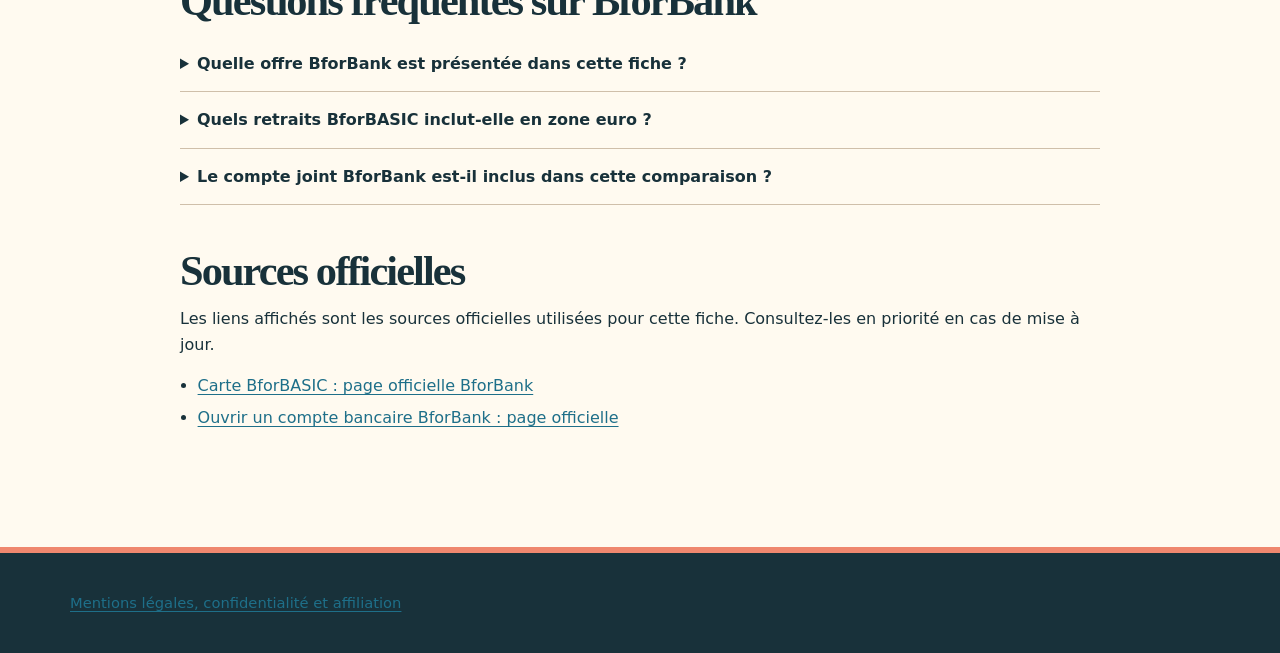
==== commit 2e46bd06: "Refine decision design and sourced bank guidance" ====
--- a/bforbank.html
+++ b/bforbank.html
@@ -3,11 +3,11 @@
 <head>
   <meta charset="utf-8">
   <meta name="viewport" content="width=device-width, initial-scale=1">
-  <title>BforBank BforBASIC : avis, tarifs et conditions en 2026 | Banquomètre</title>
-  <meta name="description" content="Notre fiche BforBank examine BforBASIC : conditions d’usage, frais hors zone euro, carte virtuelle, compte joint et sources officielles vérifiées.">
+  <title>BforBASIC : tarif, retraits et carte virtuelle | Banquomètre</title>
+  <meta name="description" content="BforBASIC : 0 € avec un paiement ou retrait mensuel, 2 € sinon. Trois retraits inclus en zone euro, frais hors zone euro et carte virtuelle expliqués.">
   <meta property="og:type" content="website"><meta property="og:locale" content="fr_FR">
-  <meta property="og:title" content="BforBank BforBASIC : avis, tarifs et conditions en 2026 | Banquomètre">
-  <meta property="og:description" content="Une fiche factuelle sur l’offre BforBASIC de BforBank, avec ses sources officielles.">
+  <meta property="og:title" content="BforBASIC : tarif, retraits et carte virtuelle | Banquomètre">
+  <meta property="og:description" content="Les règles d’usage de BforBASIC et ses frais de paiement et retrait, avec sources officielles.">
   <meta property="og:url" content="https://artisanatfacture-lgtm.github.io/Banquom-tre/bforbank.html">
   <meta name="twitter:card" content="summary"><link rel="canonical" href="https://artisanatfacture-lgtm.github.io/Banquom-tre/bforbank.html"><link rel="icon" href="assets/favicon.svg" type="image/svg+xml"><link rel="stylesheet" href="css/style.css">
   <script type="application/ld+json">
@@ -16,7 +16,7 @@
     {"@type":"FAQPage","mainEntity":[
       {"@type":"Question","name":"Quelle offre BforBank est présentée dans cette fiche ?","acceptedAnswer":{"@type":"Answer","text":"Cette fiche examine BforBASIC. Les éléments de comparaison sont rattachés aux pages d’offre, d’ouverture de compte et aux conditions tarifaires de BforBank."}},
       {"@type":"Question","name":"Quels retraits BforBASIC inclut-elle en zone euro ?","acceptedAnswer":{"@type":"Answer","text":"BforBASIC inclut 3 retraits par mois en zone euro ; au-delà, BforBank facture 1 € par retrait. Les paiements et retraits hors zone euro sont facturés 1,95 % selon la page officielle de l’offre."}},
-      {"@type":"Question","name":"Le compte joint BforBank est-il inclus dans cette comparaison ?","acceptedAnswer":{"@type":"Answer","text":"Lorsque l’information n’est pas confirmée par une source officielle consultée, le comparateur l’affiche comme « À vérifier ». Il ne faut pas en déduire une disponibilité ou une absence de disponibilité."}}
+      {"@type":"Question","name":"Le compte joint BforBank est-il inclus dans cette comparaison ?","acceptedAnswer":{"@type":"Answer","text":"Lorsque l’information n’est pas confirmée par une source officielle consultée, la fiche l’affiche comme « À vérifier ». Il ne faut pas en déduire une disponibilité ou une absence de disponibilité."}}
     ]}
   ]}
   </script>
@@ -28,19 +28,19 @@
   <main id="contenu" class="container detail-page">
     <nav class="breadcrumb" aria-label="Fil d’Ariane"><ol><li><a href="index.html">Accueil</a></li><li aria-current="page">BforBank</li></ol></nav>
     <article>
-      <header class="page-intro"><p class="eyebrow">Fiche banque en ligne</p><h1>BforBank : avis, tarifs et conditions de l’offre BforBASIC</h1><p class="lead"><strong>Réponse directe :</strong> BforBASIC convient à un usage courant en France si vous utilisez la carte chaque mois. Elle demande davantage de vigilance pour les retraits, même en zone euro, et pour les voyages hors zone euro.</p><p class="verification">Informations vérifiées le <time datetime="2026-10-01">1er octobre 2026</time>. Les tarifs et conditions peuvent évoluer.</p></header>
+      <header class="page-intro"><p class="eyebrow">Fiche banque en ligne</p><h1>BforBASIC : tarif, retraits et carte virtuelle</h1><p class="lead"><strong>Réponse directe :</strong> BforBASIC reste à 0 € avec un paiement ou un retrait mensuel et inclut une carte virtuelle. Elle demande plus d’attention si vous retirez souvent : trois retraits sont inclus chaque mois en zone euro, puis chacun coûte 1 € ; hors zone euro, une commission de 1,95 % s’applique.</p><p class="verification">Informations vérifiées le <time datetime="2026-10-01">1er octobre 2026</time>. Les tarifs et conditions peuvent évoluer.</p></header>
 
       <section class="bank-summary" aria-labelledby="bref"><h2 id="bref">En bref</h2><p>La carte BforBASIC est à 0 € avec au moins un paiement ou un retrait par mois ; sinon, BforBank facture 2 € par mois. Elle inclut 3 retraits en zone euro par mois, puis 1 € par retrait ; paiements et retraits hors zone euro sont facturés 1,95 %.</p><p><a href="https://www.bforbank.com/compte-bancaire/carte-bancaire-bforbasic" rel="noopener" target="_blank">Source officielle : carte BforBASIC</a></p><dl id="bank-facts" class="fact-grid"><div><dt>Offre comparée</dt><dd>BforBASIC</dd></div><div><dt>Tarif mensuel</dt><dd>0 €</dd></div><div><dt>Condition de gratuité</dt><dd>1 paiement ou retrait par mois ; sinon 2 €/mois</dd></div><div><dt>Condition de revenus</dt><dd>Aucune</dd></div><div><dt>Paiements à l’étranger</dt><dd>1,95 % hors zone euro</dd></div><div><dt>Retraits à l’étranger</dt><dd>Zone euro : 3 retraits gratuits puis 1 € ; hors zone euro : 1,95 %</dd></div><div><dt>Carte virtuelle</dt><dd>Oui</dd></div><div><dt>Compte joint</dt><dd>À vérifier</dd></div><div><dt>Dépôt minimum</dt><dd>Aucun</dd></div><div><dt>Dernière vérification</dt><dd>2026-10-01</dd></div></dl></section>
 
       <section class="decision-grid" aria-label="Repères pour choisir BforBASIC"><article class="decision-card helps"><h2>Ce qui aide</h2><p>L’offre est accessible sans condition de revenus annoncée et inclut une carte virtuelle. La condition d’activité peut être satisfaite par un paiement ou un retrait.</p></article><article class="decision-card limits"><h2>Ce qui limite</h2><p>Les retraits en zone euro sont limités chaque mois et les opérations hors zone euro sont facturées. La disponibilité d’un compte joint reste à vérifier.</p></article><article class="decision-card profile"><h2>Pour qui ?</h2><p>Pour une carte principale utilisée chaque mois, avec peu de retraits et des déplacements surtout en zone euro.</p></article></section>
 
-      <section aria-labelledby="presentation"><h2 id="presentation">Présentation de BforBank et de BforBASIC</h2><p>BforBank propose un compte bancaire en ligne avec des cartes associées à plusieurs niveaux de service. BforBASIC est retenue ici comme point de comparaison pour évaluer une offre de base, notamment face aux cartes sans condition de revenus des autres banques étudiées.</p><p>À la différence de BoursoBank ou Fortuneo dans cette sélection, les opérations hors zone euro de BforBASIC sont soumises à une commission proportionnelle. Le bon choix dépend aussi de la fréquence à laquelle vous utilisez votre carte : une condition d’activité peut être facile à respecter pour un paiement régulier et moins confortable pour une carte secondaire.</p></section>
+      <section aria-labelledby="usage"><h2 id="usage">BforBASIC coûte-t-elle quelque chose si la carte sert peu ?</h2><p>La carte est à 0 € sous condition d’un paiement ou d’un retrait mensuel. Sans l’une de ces opérations, BforBank indique 2 € pour le mois. C’est un coût à comparer si vous cherchez une carte de secours.</p></section>
 
-      <section aria-labelledby="conditions"><h2 id="conditions">Conditions à connaître</h2><p>La gratuité de BforBASIC est liée à un paiement ou un retrait mensuel. Consultez le détail de cette règle avant l’ouverture, puis activez et utilisez votre carte selon les modalités prévues. C’est un point d’attention si la carte est secondaire. Les conditions tarifaires décrivent les situations où le tarif change.</p><p>Le dépôt minimum officiel connu est affiché dans la synthèse. Pour les éléments qui ne sont pas établis par une source consultée, comme la disponibilité du compte joint dans le périmètre de cette offre, la fiche indique « À vérifier ».</p></section>
+      <section aria-labelledby="etranger"><h2 id="etranger">Quels frais prévoir en voyage ?</h2><p>En zone euro, trois retraits par mois sont gratuits, puis chaque retrait supplémentaire coûte 1 €. Hors zone euro, BforBank annonce 1,95 % sur les paiements comme sur les retraits. Un distributeur local peut ajouter ses propres frais. Si vous voyagez souvent, comparez ces deux lignes aux conditions de Fosfo et d’Ultim.</p></section>
 
-      <section aria-labelledby="etranger"><h2 id="etranger">Paiements et retraits à l’étranger</h2><p>Les paiements et les retraits réalisés hors zone euro sont soumis à la même commission proportionnelle annoncée par BforBank. Même en zone euro, seuls les premiers retraits mensuels sont inclus avant la facturation d’un retrait supplémentaire. Avant un départ, comparez l’impact sur des dépenses courantes et sur des retraits d’espèces, puis gardez en tête les frais propres au distributeur local.</p><p>Une carte qui sert principalement en France peut rester adaptée à un voyage occasionnel. Pour des séjours fréquents, les offres Fortuneo et BoursoBank de cette sélection méritent aussi d’être examinées, car leurs conditions en devise sont présentées différemment.</p></section>
+      <section aria-labelledby="joint"><h2 id="joint">Le compte joint est-il disponible ?</h2><p>La disponibilité d’un compte joint pour BforBASIC n’a pas été confirmée dans les sources consultées : <strong>à vérifier</strong> directement auprès de BforBank. La fiche ne la traite donc ni comme une option incluse ni comme une option absente.</p></section>
 
-      <section aria-labelledby="profil"><h2 id="profil">Pour quel profil ?</h2><ul><li>Pour une personne qui peut respecter la condition d’activité de la carte.</li><li>Pour un utilisateur qui souhaite une carte virtuelle selon les modalités officielles affichées.</li><li>Pour un profil qui accepte de comparer précisément les frais hors zone euro avant de voyager.</li></ul><p>L’offre appelle une attention particulière si votre priorité est le compte joint : vérifiez directement cette possibilité dans les conditions applicables avant toute souscription.</p></section>
+      <section aria-labelledby="methode"><h2 id="methode">Ce que cette fiche vérifie</h2><p>Les valeurs affichées viennent de la page BforBASIC et de la page officielle d’ouverture citées plus bas. Cette lecture documentaire ne mesure ni l’application, ni le service client, ni une expérience personnelle. Les conditions contractuelles en vigueur prévalent.</p></section>
 
       <section class="comparison-mini" aria-labelledby="comparaison"><h2 id="comparaison">Comparer BforBank avec les autres banques</h2><div class="comparison-item"><h3><a href="boursobank.html">BforBank ou BoursoBank ?</a></h3><p>Ultim annonce des paiements en devise gratuits et illimités ; BforBASIC facture les paiements hors zone euro et limite aussi les retraits en zone euro.</p></div><div class="comparison-item"><h3><a href="fortuneo.html">BforBank ou Fortuneo ?</a></h3><p>Fosfo annonce paiements et retraits en devise sans frais bancaires, hors frais tiers. BforBASIC s’adresse plus naturellement à un usage centré sur la zone euro.</p></div><div class="comparison-item"><h3><a href="hello-bank.html">BforBank ou Hello bank! ?</a></h3><p>Les deux offres permettent un paiement ou un retrait pour rester gratuites. BforBASIC inclut une carte virtuelle, alors que Hello One n’en inclut pas.</p></div><p><a href="comparatif.html">Comparer BforBASIC avec les autres offres</a></p></section>
 
--- a/css/style.css
+++ b/css/style.css
@@ -1,22 +1,1005 @@
-:root { --ink:#142634; --ink-soft:#34505f; --paper:#fffaf0; --paper-deep:#f4ead8; --mint:#9ed8c3; --mint-deep:#176f66; --coral:#e97962; --coral-deep:#9f4032; --sun:#f2c84b; --line:#d5c8b3; --white:#fffdf8; --focus:#b9442b; --radius:18px; }
-* { box-sizing:border-box; }
-[hidden] { display:none !important; }
-html { scroll-behavior:smooth; }
-body { margin:0; background:var(--paper); color:var(--ink); font-family:system-ui,-apple-system,BlinkMacSystemFont,"Segoe UI",sans-serif; font-size:16px; line-height:1.6; }
-a { color:var(--mint-deep); text-decoration-thickness:1px; text-underline-offset:3px; } a:hover { color:var(--ink); }
-a:focus-visible,button:focus-visible,input:focus-visible { outline:3px solid var(--focus); outline-offset:3px; } button { font:inherit; }
-.container { width:min(1160px,calc(100% - 2rem)); margin-inline:auto; }.narrow { max-width:760px; }
-.skip-link { position:absolute; z-index:20; top:0; left:1rem; padding:.6rem .9rem; transform:translateY(-150%); background:var(--ink); color:#fff; }.skip-link:focus { transform:translateY(0); }
-.site-header { position:relative; border-bottom:1px solid var(--line); background:rgb(255 250 240 / .92); }.header-inner { display:flex; align-items:center; justify-content:space-between; min-height:70px; gap:1rem; }.brand,.site-brand { color:var(--ink); font-size:1.08rem; font-weight:800; letter-spacing:-.035em; text-decoration:none; }.brand span { display:inline-grid; width:1.4rem; height:1.4rem; place-items:center; margin-right:.25rem; border:1px solid var(--ink); border-radius:50% 42% 55% 47%; color:var(--coral); transform:rotate(-18deg); }.site-header nav,.site-footer nav { display:flex; flex-wrap:wrap; gap:1.1rem; }.site-header nav a { color:var(--ink-soft); font-size:.93rem; font-weight:750; text-decoration:none; }.site-header nav a[aria-current="page"] { color:var(--ink); text-decoration:underline; text-decoration-color:var(--coral); text-decoration-thickness:3px; }
-h1,h2,h3,h4 { margin-top:0; color:var(--ink); line-height:1.12; letter-spacing:-.045em; } h1 { max-width:820px; margin-bottom:1.2rem; font-size:clamp(2.5rem,6vw,5.3rem); } h2 { margin-bottom:.8rem; font-size:clamp(1.7rem,3.6vw,2.65rem); } h3 { margin-bottom:.55rem; font-size:1.32rem; } h4 { font-size:1rem; } p { margin:.55rem 0 1rem; }.lede { max-width:710px; color:var(--ink-soft); font-size:clamp(1.08rem,2vw,1.25rem); }.section { padding:5.5rem 0; }
-.hero { position:relative; overflow:hidden; padding:4.25rem 0 3.5rem; background:var(--paper); }.hero::before { position:absolute; top:-18rem; right:-11rem; width:38rem; height:38rem; border:1px solid var(--mint-deep); border-radius:44% 56% 49% 51%; content:""; opacity:.25; transform:rotate(20deg); }.hero::after { position:absolute; right:19%; bottom:2rem; width:6rem; height:6rem; border:12px solid var(--sun); border-radius:54% 46% 41% 59%; content:""; opacity:.55; }.hero-layout { position:relative; z-index:1; display:grid; grid-template-columns:minmax(0,1fr) 270px; align-items:end; gap:3rem; }.eyebrow,.section-kicker { display:flex; align-items:center; gap:.6rem; margin:0 0 .9rem; color:var(--mint-deep); font-size:.78rem; font-weight:850; letter-spacing:.1em; text-transform:uppercase; }.eyebrow span,.section-kicker span { display:inline-grid; width:2.15rem; height:2.15rem; place-items:center; border-radius:51% 49% 45% 55%; background:var(--sun); color:var(--ink); font-size:.75rem; letter-spacing:0; transform:rotate(-7deg); }.section-kicker p { margin:0; }.hero-actions { display:flex; flex-wrap:wrap; align-items:center; gap:1.1rem; margin-top:1.7rem; }.button { display:inline-flex; align-items:center; justify-content:center; min-height:45px; padding:.65rem 1rem; border:1px solid var(--ink); border-radius:9px 12px 8px 13px; background:var(--ink); color:var(--paper); font-weight:800; text-align:center; text-decoration:none; cursor:pointer; }.button:hover { border-color:var(--mint-deep); background:var(--mint-deep); color:#fff; }.button-secondary { background:transparent; color:var(--ink); }.button-secondary:hover { color:#fff; }.small-button { min-height:36px; padding:.4rem .65rem; font-size:.86rem; }.text-link { display:inline-flex; align-items:center; gap:.25rem; color:var(--ink); font-weight:750; }.text-link::after { color:var(--coral); content:"→"; transition:transform .18s ease; }.text-link:hover::after { transform:translateX(3px); }.compass-note { position:relative; align-self:center; padding:1.4rem 1.25rem 1.15rem; border:1px solid var(--ink); border-radius:48% 52% 44% 56%; background:var(--mint); box-shadow:8px 8px 0 var(--coral); transform:rotate(2deg); }.compass-note p { position:relative; z-index:1; margin:0; font-size:.94rem; line-height:1.45; }.compass-mark { position:absolute; top:-1.4rem; right:.9rem; color:var(--ink); font-size:4rem; line-height:1; transform:rotate(-12deg); }
-.decision-section { border-top:1px solid var(--line); background:var(--white); }.section-intro { max-width:760px; color:var(--ink-soft); }.priority-layout { display:grid; grid-template-columns:minmax(280px,.78fr) minmax(0,1.22fr); gap:1.2rem; margin-top:2rem; }.priority-list { display:grid; align-content:start; gap:.6rem; }.priority-button { display:flex; align-items:center; gap:.65rem; width:100%; padding:.8rem .9rem; border:1px solid var(--line); border-radius:8px 14px 10px 12px; background:var(--paper); color:var(--ink); font-weight:750; text-align:left; cursor:pointer; }.priority-button span { display:inline-grid; flex:0 0 1.8rem; width:1.8rem; height:1.8rem; place-items:center; border-radius:50% 48% 55% 46%; background:var(--sun); color:var(--ink); }.priority-button:hover,.priority-button[aria-pressed="true"] { border-color:var(--ink); background:var(--mint); }.priority-button[aria-pressed="true"] { box-shadow:4px 4px 0 var(--coral); }.decision-answer { min-height:280px; padding:1.75rem; border:1px solid var(--ink); border-radius:var(--radius) 8px var(--radius) 8px; background:var(--paper); }.decision-answer h3 { max-width:620px; font-size:clamp(1.35rem,2.7vw,2rem); }.decision-answer ul { display:grid; grid-template-columns:repeat(2,minmax(0,1fr)); gap:.65rem 1.3rem; padding-left:1.1rem; }.decision-answer li { padding-left:.15rem; }.answer-label { margin:0 0 .5rem; color:var(--coral-deep); font-size:.8rem; font-weight:850; letter-spacing:.08em; text-transform:uppercase; }.answer-limit { padding:.75rem .85rem; border-left:4px solid var(--coral); background:var(--paper-deep); }.answer-links { display:flex; flex-wrap:wrap; gap:1rem; } html:not(.js) .priority-list { display:none; }
-.offer-ledger { position:relative; background:var(--paper-deep); }.section-heading { display:flex; align-items:end; justify-content:space-between; gap:1.5rem; margin-bottom:1.8rem; }.static-offer-grid { display:grid; grid-template-columns:repeat(4,minmax(0,1fr)); gap:1rem; }.static-offer { display:flex; min-width:0; flex-direction:column; padding:1.25rem; border:1px solid var(--ink); border-radius:11px 17px 9px 15px; background:var(--white); }.featured-static { transform:translateY(-.45rem); box-shadow:6px 7px 0 var(--mint-deep); }.offer-number { width:max-content; margin:0 0 1.2rem; padding:.2rem .5rem; border-radius:5px 8px 6px 8px; background:var(--sun); color:var(--ink); font-size:.78rem; font-weight:850; }.static-offer h3 span { display:block; margin-top:.25rem; color:var(--mint-deep); font-size:.9rem; font-weight:700; letter-spacing:0; }.static-offer p { font-size:.94rem; }.static-offer p strong { font-size:1.35rem; }.offer-note { color:var(--ink-soft); }.offer-actions { display:flex; flex-wrap:wrap; align-items:center; gap:.8rem; margin-top:auto; padding-top:.7rem; }.offer-actions a { margin-top:0; font-weight:800; }
-.source-section { border-top:1px solid var(--line); }.two-columns { display:grid; grid-template-columns:repeat(2,minmax(0,1fr)); gap:4rem; }.source-list { padding-left:1.1rem; }.source-list li { margin:.45rem 0; }.site-footer { padding:2.4rem 0; border-top:1px solid var(--line); background:var(--ink); color:var(--paper); font-size:.92rem; }.site-footer p { max-width:760px; }.site-footer nav a { color:var(--paper); }
-.page-intro { padding:4.25rem 0 3rem; background:var(--paper-deep); }.breadcrumbs,.breadcrumb { display:flex; flex-wrap:wrap; gap:.55rem; margin:0 0 1.1rem; color:var(--ink-soft); font-size:.9rem; }.breadcrumb ol { display:flex; flex-wrap:wrap; gap:.55rem; padding:0; margin:0; list-style:none; }.breadcrumb li + li::before { margin-right:.55rem; content:"/"; }.comparison-section { background:var(--white); }.filters fieldset { display:flex; flex-wrap:wrap; gap:.7rem; margin:0; padding:1.15rem; border:1px solid var(--line); border-radius:13px 9px 15px 10px; background:var(--paper); }.filters legend { padding:0 .4rem; font-weight:850; }.filters label { display:flex; align-items:center; gap:.45rem; padding:.35rem .55rem; border-radius:7px; color:var(--ink); font-weight:650; }.filters label:has(input:checked) { background:var(--mint); }.filters input { width:1.05rem; height:1.05rem; accent-color:var(--mint-deep); }.filter-status { margin:1rem 0 .45rem; color:var(--mint-deep); font-size:.92rem; font-weight:750; }.filter-explanation { max-width:850px; margin:.75rem 0 1.4rem; padding:.85rem 1rem; border-left:4px solid var(--sun); background:var(--paper-deep); }.comparison-table-wrap { overflow:hidden; border:1px solid var(--ink); border-radius:14px 8px 15px 10px; background:var(--white); }table { width:100%; border-collapse:collapse; }caption { padding:.75rem 1rem; background:var(--mint); color:var(--ink); font-weight:850; text-align:left; }th,td { padding:1rem; border-bottom:1px solid var(--line); text-align:left; vertical-align:top; }thead th { background:var(--ink); color:var(--paper); font-size:.86rem; }tbody tr:nth-child(even) { background:#fff8ea; }tbody tr:last-child th,tbody tr:last-child td { border-bottom:0; }tbody th { min-width:135px; font-size:1rem; }tbody th span { display:block; margin-top:.15rem; color:var(--mint-deep); font-size:.85rem; font-weight:700; }td { color:var(--ink-soft); font-size:.93rem; }td strong { color:var(--ink); }
-.detail-page { max-width:920px; padding-top:1.5rem; padding-bottom:4.5rem; }.detail-page .page-intro { margin:0 0 2rem; padding:2rem; border:1px solid var(--line); border-radius:16px 9px 17px 11px; background:var(--paper-deep); }.detail-page .page-intro h1 { font-size:clamp(2.15rem,5vw,4rem); }.detail-page article > section { margin:2.75rem 0; }.lead { max-width:720px; color:var(--ink-soft); font-size:1.1rem; }.verification { color:var(--ink-soft); font-size:.92rem; }.fact-grid { display:grid; grid-template-columns:repeat(2,minmax(0,1fr)); margin:1.4rem 0; border:1px solid var(--line); border-radius:14px 8px 15px 10px; overflow:hidden; }.fact-grid div { padding:1rem; border-right:1px solid var(--line); border-bottom:1px solid var(--line); background:var(--white); }.fact-grid div:nth-child(even) { border-right:0; }.fact-grid div:nth-last-child(-n + 2) { border-bottom:0; }.fact-grid dt { color:var(--ink-soft); font-size:.83rem; font-weight:700; }.fact-grid dd { margin:.2rem 0 0; font-weight:700; }.decision-grid { display:grid; grid-template-columns:repeat(3,minmax(0,1fr)); gap:1rem; }.decision-card { padding:1.2rem; border-radius:11px 16px 9px 14px; }.decision-card h2 { font-size:1.2rem; }.decision-card p { margin-bottom:0; }.decision-card.helps { background:var(--mint); }.decision-card.limits { background:#f9d9cd; }.decision-card.profile { background:#f7e5a6; }.comparison-mini { padding:1.35rem; border:1px dashed var(--ink-soft); border-radius:var(--radius); }.comparison-item { padding:.7rem 0; border-top:1px solid var(--line); }.offer-panel { padding:1.5rem; border:1px solid var(--ink); border-radius:15px 8px 17px 11px; background:var(--mint); }.offer-panel h2 { margin-bottom:.6rem; }.disclosure { color:var(--ink-soft); font-size:.9rem; }.detail-page details { padding:.95rem 0; border-bottom:1px solid var(--line); }.detail-page summary { cursor:pointer; font-weight:800; }.detail-page details p { margin:.75rem 0 0; }
-.sr-only { position:absolute; width:1px; height:1px; padding:0; margin:-1px; overflow:hidden; clip:rect(0,0,0,0); white-space:nowrap; border:0; }
-@media (max-width:880px) { .static-offer-grid { grid-template-columns:repeat(2,minmax(0,1fr)); }.decision-grid { grid-template-columns:1fr; }.two-columns { gap:2.5rem; } }
-@media (max-width:720px) { .container { width:min(1160px,calc(100% - 1.25rem)); }.header-inner { min-height:62px; }.site-header nav,.site-footer nav { gap:.8rem; }.hero { padding:2.8rem 0 2.5rem; }.hero::before { top:-13rem; right:-18rem; }.hero::after { right:7%; bottom:.8rem; width:4rem; height:4rem; border-width:8px; }.hero-layout,.priority-layout,.two-columns { grid-template-columns:1fr; gap:1.5rem; }.compass-note { display:none; }.section { padding:3.75rem 0; }.section-heading { align-items:start; flex-direction:column; gap:.4rem; }.static-offer-grid { grid-template-columns:1fr; }.featured-static { transform:none; }.decision-answer { min-height:auto; padding:1.25rem; }.decision-answer ul { grid-template-columns:1fr; }.priority-button { padding:.75rem; }.page-intro { padding:3.1rem 0 2.3rem; }.filters fieldset { display:grid; grid-template-columns:1fr; gap:.3rem; }.comparison-table-wrap { overflow:visible; border:0; border-radius:0; background:transparent; }table,tbody,tr,th,td { display:block; width:100%; }caption { position:absolute; width:1px; height:1px; padding:0; margin:-1px; overflow:hidden; clip:rect(0,0,0,0); white-space:nowrap; border:0; }thead { display:none; }tbody { display:grid; gap:.85rem; }tbody tr { overflow:hidden; border:1px solid var(--ink); border-radius:13px 8px 15px 10px; background:var(--white); }tbody tr:nth-child(even) { background:var(--white); }tbody th,tbody td { min-width:0; padding:.75rem .9rem; border:0; border-bottom:1px solid var(--line); }tbody th { background:var(--mint); }tbody td { display:grid; grid-template-columns:minmax(105px,.8fr) 1.2fr; gap:.7rem; }tbody td::before { color:var(--ink); font-size:.78rem; font-weight:850; content:attr(data-label); }tbody tr td:last-child { border-bottom:0; }.detail-page { padding-top:1rem; padding-bottom:3rem; }.detail-page .page-intro { padding:1.35rem; }.fact-grid { grid-template-columns:1fr; }.fact-grid div,.fact-grid div:nth-child(even) { border-right:0; }.fact-grid div:nth-last-child(-n + 2) { border-bottom:1px solid var(--line); }.fact-grid div:last-child { border-bottom:0; } }
-@media (max-width:360px) { .header-inner { flex-wrap:wrap; padding-block:.65rem; }.header-inner .brand { flex:1 0 100%; }.site-header nav { gap:.9rem; } }
-@media (prefers-reduced-motion:reduce) { html { scroll-behavior:auto; }.text-link::after { transition:none; } }
+:root {
+--ink:#18313a;
+--ink-soft:#49616a;
+--paper:#fffaf0;
+--paper-deep:#f4ead8;
+--white:#fffdf8;
+--blue:#a8d8e8;
+--blue-deep:#1e6f89;
+--coral:#ef876e;
+--coral-deep:#9b4032;
+--sun:#f5cf62;
+--mint:#c5e4d2;
+--line:#cfbfaa;
+--focus:#b8442c;
+--radius:12px;
+}
+* {
+box-sizing:border-box;
+}
+[hidden] {
+display:none !important;
+}
+html {
+scroll-behavior:smooth;
+}
+body {
+margin:0;
+background:var(--paper);
+color:var(--ink);
+font-family:ui-rounded,"Arial Rounded MT Bold","Trebuchet MS",system-ui,sans-serif;
+font-size:16px;
+line-height:1.58;
+}
+a {
+color:var(--blue-deep);
+text-decoration-thickness:1px;
+text-underline-offset:3px;
+}
+a:hover {
+color:var(--ink);
+}
+a:focus-visible,button:focus-visible,input:focus-visible {
+outline:3px solid var(--focus);
+outline-offset:3px;
+}
+button {
+font:inherit;
+}
+.container {
+width:min(1140px,calc(100% - 2rem));
+margin-inline:auto;
+}
+.narrow {
+max-width:760px;
+}
+.skip-link {
+position:absolute;
+z-index:20;
+top:0;
+left:1rem;
+padding:.65rem .9rem;
+transform:translateY(-150%);
+background:var(--ink);
+color:var(--white);
+}
+.skip-link:focus {
+transform:translateY(0);
+}
+/* Navigation: the tabs of a paper decision file. */
+.site-header {
+position:relative;
+z-index:2;
+border-bottom:2px solid var(--ink);
+background:var(--paper);
+}
+.header-inner {
+display:flex;
+align-items:center;
+justify-content:space-between;
+min-height:72px;
+gap:1rem;
+}
+.brand,.site-brand {
+display:inline-flex;
+align-items:center;
+color:var(--ink);
+font-size:1.1rem;
+font-weight:900;
+letter-spacing:-.04em;
+text-decoration:none;
+}
+.brand span {
+display:inline-grid;
+width:1.55rem;
+height:1.55rem;
+place-items:center;
+margin-right:.4rem;
+border:2px solid currentColor;
+border-radius:3px;
+color:var(--coral-deep);
+font-size:.7rem;
+transform:rotate(-7deg);
+}
+.site-header nav,.site-footer nav {
+display:flex;
+flex-wrap:wrap;
+gap:.35rem;
+}
+.site-header nav a {
+padding:.4rem .65rem;
+border:1px solid transparent;
+border-radius:5px 5px 0 0;
+color:var(--ink-soft);
+font-size:.92rem;
+font-weight:800;
+text-decoration:none;
+}
+.site-header nav a:hover,.site-header nav a[aria-current="page"] {
+border-color:var(--ink);
+border-bottom-color:var(--paper);
+background:var(--white);
+color:var(--ink);
+}
+h1,h2,h3,h4 {
+margin-top:0;
+color:var(--ink);
+font-family:Georgia,"Times New Roman",serif;
+line-height:1.06;
+letter-spacing:-.045em;
+}
+h1 {
+max-width:790px;
+margin-bottom:1.1rem;
+font-size:clamp(2.55rem,6vw,5.2rem);
+}
+h2 {
+margin-bottom:.75rem;
+font-size:clamp(1.72rem,3.5vw,2.65rem);
+}
+h3 {
+margin-bottom:.55rem;
+font-size:1.35rem;
+}
+h4 {
+font-size:1rem;
+}
+p {
+margin:.55rem 0 1rem;
+}
+.lede {
+max-width:700px;
+color:var(--ink-soft);
+font-size:clamp(1.06rem,2vw,1.23rem);
+}
+.section {
+padding:5.25rem 0;
+}
+.eyebrow,.section-kicker {
+display:flex;
+align-items:center;
+gap:.6rem;
+margin:0 0 .85rem;
+color:var(--blue-deep);
+font-size:.76rem;
+font-weight:900;
+letter-spacing:.11em;
+text-transform:uppercase;
+}
+.eyebrow span,.section-kicker span {
+display:inline-grid;
+width:2rem;
+height:2rem;
+place-items:center;
+border:1px solid var(--ink);
+border-radius:3px;
+background:var(--sun);
+color:var(--ink);
+font-size:.72rem;
+letter-spacing:0;
+transform:rotate(-4deg);
+}
+.section-kicker p {
+margin:0;
+}
+/* Cover plus a real procedure: robust rectangle, no clipped decorative callout. */
+.hero {
+padding:3.75rem 0 3.25rem;
+border-bottom:2px solid var(--ink);
+background:linear-gradient(90deg,var(--paper) 0 64%,var(--paper-deep) 64%);
+}
+.hero-layout {
+display:grid;
+grid-template-columns:minmax(0,1fr) minmax(285px,350px);
+align-items:center;
+gap:4rem;
+}
+.hero-layout > div {
+position:relative;
+}
+.hero-layout > div::after {
+position:absolute;
+bottom:-1.25rem;
+left:0;
+width:5.5rem;
+border-bottom:5px solid var(--coral);
+content:"";
+}
+.hero-actions {
+display:flex;
+flex-wrap:wrap;
+align-items:center;
+gap:1rem;
+margin-top:1.7rem;
+}
+.button {
+display:inline-flex;
+align-items:center;
+justify-content:center;
+min-height:46px;
+padding:.64rem 1rem;
+border:2px solid var(--ink);
+border-radius:5px;
+background:var(--ink);
+color:var(--white);
+font-weight:900;
+text-align:center;
+text-decoration:none;
+box-shadow:3px 3px 0 var(--coral);
+cursor:pointer;
+}
+.button:hover {
+border-color:var(--blue-deep);
+background:var(--blue-deep);
+color:var(--white);
+box-shadow:3px 3px 0 var(--sun);
+}
+.button-secondary {
+background:transparent;
+color:var(--ink);
+box-shadow:none;
+}
+.button-secondary:hover {
+color:var(--white);
+}
+.small-button {
+min-height:36px;
+padding:.35rem .65rem;
+font-size:.85rem;
+box-shadow:2px 2px 0 var(--coral);
+}
+.text-link {
+display:inline-flex;
+align-items:center;
+gap:.35rem;
+color:var(--ink);
+font-weight:900;
+}
+.text-link::after {
+color:var(--coral-deep);
+content:"\2192";
+transition:transform .18s ease;
+}
+.text-link:hover::after {
+transform:translateX(3px);
+}
+.choice-path {
+padding:1.35rem 1.3rem 1.15rem;
+border:2px solid var(--ink);
+border-radius:7px;
+background:var(--white);
+box-shadow:8px 8px 0 var(--blue);
+}
+.panel-label {
+display:inline-block;
+margin:0 0 .85rem;
+padding:.2rem .45rem;
+background:var(--coral);
+color:var(--ink);
+font-size:.72rem;
+font-weight:900;
+letter-spacing:.1em;
+text-transform:uppercase;
+}
+.choice-path h2 {
+margin-bottom:1rem;
+font-size:1.55rem;
+}
+.choice-path ol {
+display:grid;
+gap:.75rem;
+margin:0;
+padding:0;
+list-style:none;
+}
+.choice-path li {
+display:grid;
+grid-template-columns:1.85rem minmax(0,1fr);
+align-items:start;
+gap:.65rem;
+}
+.choice-path li > span {
+display:grid;
+width:1.85rem;
+height:1.85rem;
+place-items:center;
+border:1px solid var(--ink);
+border-radius:50%;
+background:var(--sun);
+font-size:.8rem;
+font-weight:900;
+}
+.choice-path strong,.choice-path small {
+display:block;
+}
+.choice-path strong {
+font-size:.92rem;
+line-height:1.25;
+}
+.choice-path small {
+margin-top:.1rem;
+color:var(--ink-soft);
+font-size:.79rem;
+line-height:1.3;
+}
+/* The decision board keeps the first useful action directly under the cover. */
+.decision-section {
+position:relative;
+background:var(--white);
+}
+.decision-section::before {
+position:absolute;
+top:0;
+left:0;
+width:100%;
+height:7px;
+background:repeating-linear-gradient(90deg,var(--sun) 0 18px,var(--coral) 18px 36px,var(--blue) 36px 54px);
+content:"";
+}
+.section-intro {
+max-width:735px;
+color:var(--ink-soft);
+}
+.priority-layout {
+display:grid;
+grid-template-columns:minmax(265px,.78fr) minmax(0,1.22fr);
+gap:1.4rem;
+margin-top:1.8rem;
+}
+.priority-list {
+display:grid;
+align-content:start;
+gap:.5rem;
+padding:.7rem;
+border:1px solid var(--line);
+background:var(--paper-deep);
+}
+.priority-button {
+display:grid;
+grid-template-columns:2rem minmax(0,1fr);
+align-items:center;
+gap:.65rem;
+width:100%;
+min-height:3.5rem;
+padding:.7rem .8rem;
+border:1px solid var(--ink);
+border-radius:4px;
+background:var(--white);
+color:var(--ink);
+font-weight:850;
+text-align:left;
+cursor:pointer;
+}
+.priority-button span {
+display:grid;
+width:1.75rem;
+height:1.75rem;
+place-items:center;
+border-radius:3px;
+background:var(--blue);
+color:var(--ink);
+font-weight:900;
+}
+.priority-button:hover,.priority-button[aria-pressed="true"] {
+background:var(--mint);
+}
+.priority-button[aria-pressed="true"] {
+box-shadow:4px 4px 0 var(--coral);
+}
+.decision-answer {
+min-height:280px;
+padding:1.5rem;
+border:2px solid var(--ink);
+border-radius:6px;
+background:var(--paper);
+box-shadow:6px 6px 0 var(--sun);
+}
+.decision-answer h3 {
+max-width:620px;
+font-size:clamp(1.35rem,2.7vw,2rem);
+}
+.decision-answer ul {
+display:grid;
+grid-template-columns:repeat(2,minmax(0,1fr));
+gap:.55rem 1.3rem;
+padding-left:1.15rem;
+}
+.decision-answer li {
+padding-left:.1rem;
+}
+.answer-label {
+width:max-content;
+max-width:100%;
+margin:0 0 .5rem;
+padding:.2rem .45rem;
+background:var(--coral);
+color:var(--ink);
+font-size:.75rem;
+font-weight:900;
+letter-spacing:.08em;
+text-transform:uppercase;
+}
+.answer-limit {
+padding:.75rem .85rem;
+border-left:5px solid var(--coral);
+background:var(--paper-deep);
+}
+.answer-links {
+display:flex;
+flex-wrap:wrap;
+gap:1rem;
+}
+html:not(.js) .priority-list {
+display:none;
+}
+/* Index-card catalogue: one block, one job, no implicit score. */
+.offer-ledger {
+background:var(--paper-deep);
+}
+.section-heading {
+display:flex;
+align-items:end;
+justify-content:space-between;
+gap:1.5rem;
+margin-bottom:1.8rem;
+}
+.static-offer-grid {
+display:grid;
+grid-template-columns:repeat(4,minmax(0,1fr));
+gap:1rem;
+}
+.static-offer {
+position:relative;
+display:flex;
+min-width:0;
+flex-direction:column;
+padding:1.15rem 1.15rem 1.2rem;
+border:2px solid var(--ink);
+border-radius:5px;
+background:var(--white);
+}
+.static-offer::before {
+position:absolute;
+top:-2px;
+left:1rem;
+width:3.1rem;
+height:7px;
+background:var(--blue);
+content:"";
+}
+.static-offer:nth-child(2)::before {
+background:var(--sun);
+}
+.static-offer:nth-child(3)::before {
+background:var(--coral);
+}
+.static-offer:nth-child(4)::before {
+background:var(--mint);
+}
+.featured-static {
+box-shadow:5px 5px 0 var(--blue-deep);
+}
+.offer-number {
+width:max-content;
+margin:0 0 1rem;
+padding:.15rem .42rem;
+background:var(--paper-deep);
+color:var(--ink-soft);
+font-size:.76rem;
+font-weight:900;
+}
+.static-offer h3 {
+margin-bottom:.85rem;
+}
+.static-offer h3 span {
+display:block;
+margin-top:.2rem;
+color:var(--blue-deep);
+font-size:.9rem;
+font-weight:800;
+letter-spacing:0;
+}
+.static-offer p {
+font-size:.93rem;
+}
+.static-offer p strong {
+font-family:Georgia,"Times New Roman",serif;
+font-size:1.42rem;
+}
+.offer-note {
+color:var(--ink-soft);
+}
+.offer-actions {
+display:flex;
+flex-wrap:wrap;
+align-items:center;
+gap:.75rem;
+margin-top:auto;
+padding-top:.7rem;
+}
+.offer-actions a {
+font-weight:900;
+}
+.source-section {
+border-top:2px solid var(--ink);
+background:var(--paper);
+}
+.two-columns {
+display:grid;
+grid-template-columns:repeat(2,minmax(0,1fr));
+gap:4rem;
+}
+.source-list {
+padding-left:1.1rem;
+}
+.source-list li {
+margin:.45rem 0;
+}
+.site-footer {
+padding:2.4rem 0;
+border-top:6px solid var(--coral);
+background:var(--ink);
+color:var(--paper);
+font-size:.92rem;
+}
+.site-footer p {
+max-width:760px;
+}
+.site-footer nav a {
+color:var(--paper);
+}
+/* Comparison is a filing board: filters first, four separated records after. */
+.page-intro {
+padding:3.8rem 0 3rem;
+border-bottom:2px solid var(--ink);
+background:linear-gradient(105deg,var(--paper-deep) 0 74%,var(--blue) 74%);
+}
+.breadcrumbs,.breadcrumb {
+display:flex;
+flex-wrap:wrap;
+gap:.55rem;
+margin:0 0 1.1rem;
+color:var(--ink-soft);
+font-size:.9rem;
+}
+.breadcrumb ol {
+display:flex;
+flex-wrap:wrap;
+gap:.55rem;
+padding:0;
+margin:0;
+list-style:none;
+}
+.breadcrumb li + li::before {
+margin-right:.55rem;
+content:"/";
+}
+.comparison-section {
+background:var(--white);
+}
+.filters fieldset {
+display:flex;
+flex-wrap:wrap;
+gap:.55rem;
+margin:0;
+padding:1rem;
+border:2px solid var(--ink);
+border-radius:5px;
+background:var(--paper);
+}
+.filters legend {
+padding:0 .45rem;
+background:var(--sun);
+font-weight:900;
+}
+.filters label {
+display:flex;
+align-items:center;
+gap:.45rem;
+padding:.36rem .52rem;
+border:1px solid transparent;
+border-radius:3px;
+color:var(--ink);
+font-weight:750;
+}
+.filters label:has(input:checked) {
+border-color:var(--ink);
+background:var(--mint);
+}
+.filters input {
+width:1.05rem;
+height:1.05rem;
+accent-color:var(--blue-deep);
+}
+.filter-status {
+margin:1rem 0 .45rem;
+color:var(--blue-deep);
+font-size:.92rem;
+font-weight:850;
+}
+.filter-explanation {
+max-width:870px;
+margin:.75rem 0 1.4rem;
+padding:.8rem 1rem;
+border-left:6px solid var(--sun);
+background:var(--paper-deep);
+}
+.comparison-table-wrap {
+overflow:hidden;
+border:2px solid var(--ink);
+border-radius:5px;
+background:var(--white);
+}
+table {
+width:100%;
+border-collapse:collapse;
+}
+caption {
+padding:.75rem 1rem;
+background:var(--blue);
+color:var(--ink);
+font-weight:900;
+text-align:left;
+}
+th,td {
+padding:1rem;
+border-bottom:1px solid var(--line);
+text-align:left;
+vertical-align:top;
+}
+thead th {
+background:var(--ink);
+color:var(--paper);
+font-size:.84rem;
+}
+tbody tr:nth-child(even) {
+background:#fff7e7;
+}
+tbody tr:last-child th,tbody tr:last-child td {
+border-bottom:0;
+}
+tbody th {
+min-width:135px;
+font-size:1rem;
+}
+tbody th span {
+display:block;
+margin-top:.15rem;
+color:var(--blue-deep);
+font-size:.85rem;
+font-weight:800;
+}
+td {
+color:var(--ink-soft);
+font-size:.93rem;
+}
+td strong {
+color:var(--ink);
+}
+/* Detail pages retain their document structure and join the filing-card language. */
+.detail-page {
+max-width:920px;
+padding-top:1.5rem;
+padding-bottom:4.5rem;
+}
+.detail-page .page-intro {
+margin:0 0 2rem;
+padding:2rem;
+border:2px solid var(--ink);
+border-radius:5px;
+background:var(--paper-deep);
+}
+.detail-page .page-intro h1 {
+font-size:clamp(2.15rem,5vw,4rem);
+}
+.detail-page article > section {
+margin:2.75rem 0;
+}
+.lead {
+max-width:720px;
+color:var(--ink-soft);
+font-size:1.1rem;
+}
+.verification {
+color:var(--ink-soft);
+font-size:.92rem;
+}
+.fact-grid {
+display:grid;
+grid-template-columns:repeat(2,minmax(0,1fr));
+margin:1.4rem 0;
+border:2px solid var(--ink);
+border-radius:5px;
+overflow:hidden;
+}
+.fact-grid div {
+padding:1rem;
+border-right:1px solid var(--line);
+border-bottom:1px solid var(--line);
+background:var(--white);
+}
+.fact-grid div:nth-child(even) {
+border-right:0;
+}
+.fact-grid div:nth-last-child(-n + 2) {
+border-bottom:0;
+}
+.fact-grid dt {
+color:var(--ink-soft);
+font-size:.83rem;
+font-weight:800;
+}
+.fact-grid dd {
+margin:.2rem 0 0;
+font-weight:800;
+}
+.decision-grid {
+display:grid;
+grid-template-columns:repeat(3,minmax(0,1fr));
+gap:1rem;
+}
+.decision-card {
+padding:1.2rem;
+border:1px solid var(--ink);
+border-radius:5px;
+}
+.decision-card h2 {
+font-size:1.2rem;
+}
+.decision-card p {
+margin-bottom:0;
+}
+.decision-card.helps {
+background:var(--mint);
+}
+.decision-card.limits {
+background:#f9d9cd;
+}
+.decision-card.profile {
+background:#f7e5a6;
+}
+.comparison-mini {
+padding:1.35rem;
+border:2px dashed var(--ink-soft);
+border-radius:5px;
+}
+.comparison-item {
+padding:.7rem 0;
+border-top:1px solid var(--line);
+}
+.offer-panel {
+padding:1.5rem;
+border:2px solid var(--ink);
+border-radius:5px;
+background:var(--blue);
+}
+.offer-panel h2 {
+margin-bottom:.6rem;
+}
+.disclosure {
+color:var(--ink-soft);
+font-size:.9rem;
+}
+.detail-page details {
+padding:.95rem 0;
+border-bottom:1px solid var(--line);
+}
+.detail-page summary {
+cursor:pointer;
+font-weight:900;
+}
+.detail-page details p {
+margin:.75rem 0 0;
+}
+.sr-only {
+position:absolute;
+width:1px;
+height:1px;
+padding:0;
+margin:-1px;
+overflow:hidden;
+clip:rect(0,0,0,0);
+white-space:nowrap;
+border:0;
+}
+@media (max-width:880px) {
+.hero-layout {
+gap:2.2rem;
+}
+.static-offer-grid {
+grid-template-columns:repeat(2,minmax(0,1fr));
+}
+.decision-grid {
+grid-template-columns:1fr;
+}
+.two-columns {
+gap:2.5rem;
+}
+}
+@media (max-width:720px) {
+.container {
+width:min(1140px,calc(100% - 1.25rem));
+}
+.header-inner {
+min-height:62px;
+}
+.site-header nav,.site-footer nav {
+gap:.25rem;
+}
+.site-header nav a {
+padding:.3rem .4rem;
+}
+.hero {
+padding:2rem 0 1.9rem;
+background:var(--paper);
+}
+.hero-layout,.priority-layout,.two-columns {
+grid-template-columns:1fr;
+gap:1.35rem;
+}
+.hero-layout > div::after {
+bottom:-.75rem;
+}
+.choice-path {
+display:none;
+}
+.section {
+padding:3.5rem 0;
+}
+.decision-section {
+padding-top:2.2rem;
+}
+.priority-layout {
+margin-top:1rem;
+}
+.section-heading {
+align-items:start;
+flex-direction:column;
+gap:.35rem;
+}
+.static-offer-grid {
+grid-template-columns:1fr;
+}
+.featured-static {
+box-shadow:4px 4px 0 var(--blue-deep);
+}
+.priority-list {
+padding:.5rem;
+}
+.priority-button {
+min-height:3.25rem;
+}
+.decision-answer {
+min-height:auto;
+padding:1.2rem;
+box-shadow:4px 4px 0 var(--sun);
+}
+.decision-answer ul {
+grid-template-columns:1fr;
+}
+.page-intro {
+padding:3rem 0 2.25rem;
+background:var(--paper-deep);
+}
+.filters fieldset {
+display:grid;
+grid-template-columns:1fr;
+gap:.2rem;
+}
+.comparison-table-wrap {
+overflow:visible;
+border:0;
+border-radius:0;
+background:transparent;
+}
+table,tbody,tr,th,td {
+display:block;
+width:100%;
+}
+caption {
+position:absolute;
+width:1px;
+height:1px;
+padding:0;
+margin:-1px;
+overflow:hidden;
+clip:rect(0,0,0,0);
+white-space:nowrap;
+border:0;
+}
+thead {
+display:none;
+}
+tbody {
+display:grid;
+gap:.85rem;
+}
+tbody tr {
+overflow:hidden;
+border:2px solid var(--ink);
+border-radius:5px;
+background:var(--white);
+}
+tbody tr:nth-child(even) {
+background:var(--white);
+}
+tbody th,tbody td {
+min-width:0;
+padding:.75rem .85rem;
+border:0;
+border-bottom:1px solid var(--line);
+}
+tbody th {
+background:var(--blue);
+}
+tbody td {
+display:grid;
+grid-template-columns:minmax(102px,.8fr) 1.2fr;
+gap:.65rem;
+}
+tbody td::before {
+color:var(--ink);
+font-size:.77rem;
+font-weight:900;
+content:attr(data-label);
+}
+tbody tr td:last-child {
+border-bottom:0;
+}
+.detail-page {
+padding-top:1rem;
+padding-bottom:3rem;
+}
+.detail-page .page-intro {
+padding:1.3rem;
+}
+.fact-grid {
+grid-template-columns:1fr;
+}
+.fact-grid div,.fact-grid div:nth-child(even) {
+border-right:0;
+}
+.fact-grid div:nth-last-child(-n + 2) {
+border-bottom:1px solid var(--line);
+}
+.fact-grid div:last-child {
+border-bottom:0;
+}
+}
+@media (max-width:360px) {
+.header-inner {
+flex-wrap:wrap;
+padding-block:.6rem;
+}
+.header-inner .brand {
+flex:1 0 100%;
+}
+.site-header nav {
+gap:.2rem;
+}
+.site-header nav a {
+padding-inline:.35rem;
+}
+.hero-actions {
+align-items:stretch;
+flex-direction:column;
+}
+.button {
+width:100%;
+}
+.text-link {
+width:max-content;
+}
+tbody td {
+grid-template-columns:1fr;
+gap:.18rem;
+}
+}
+@media (prefers-reduced-motion:reduce) {
+html {
+scroll-behavior:auto;
+}
+.text-link::after {
+transition:none;
+}
+}
